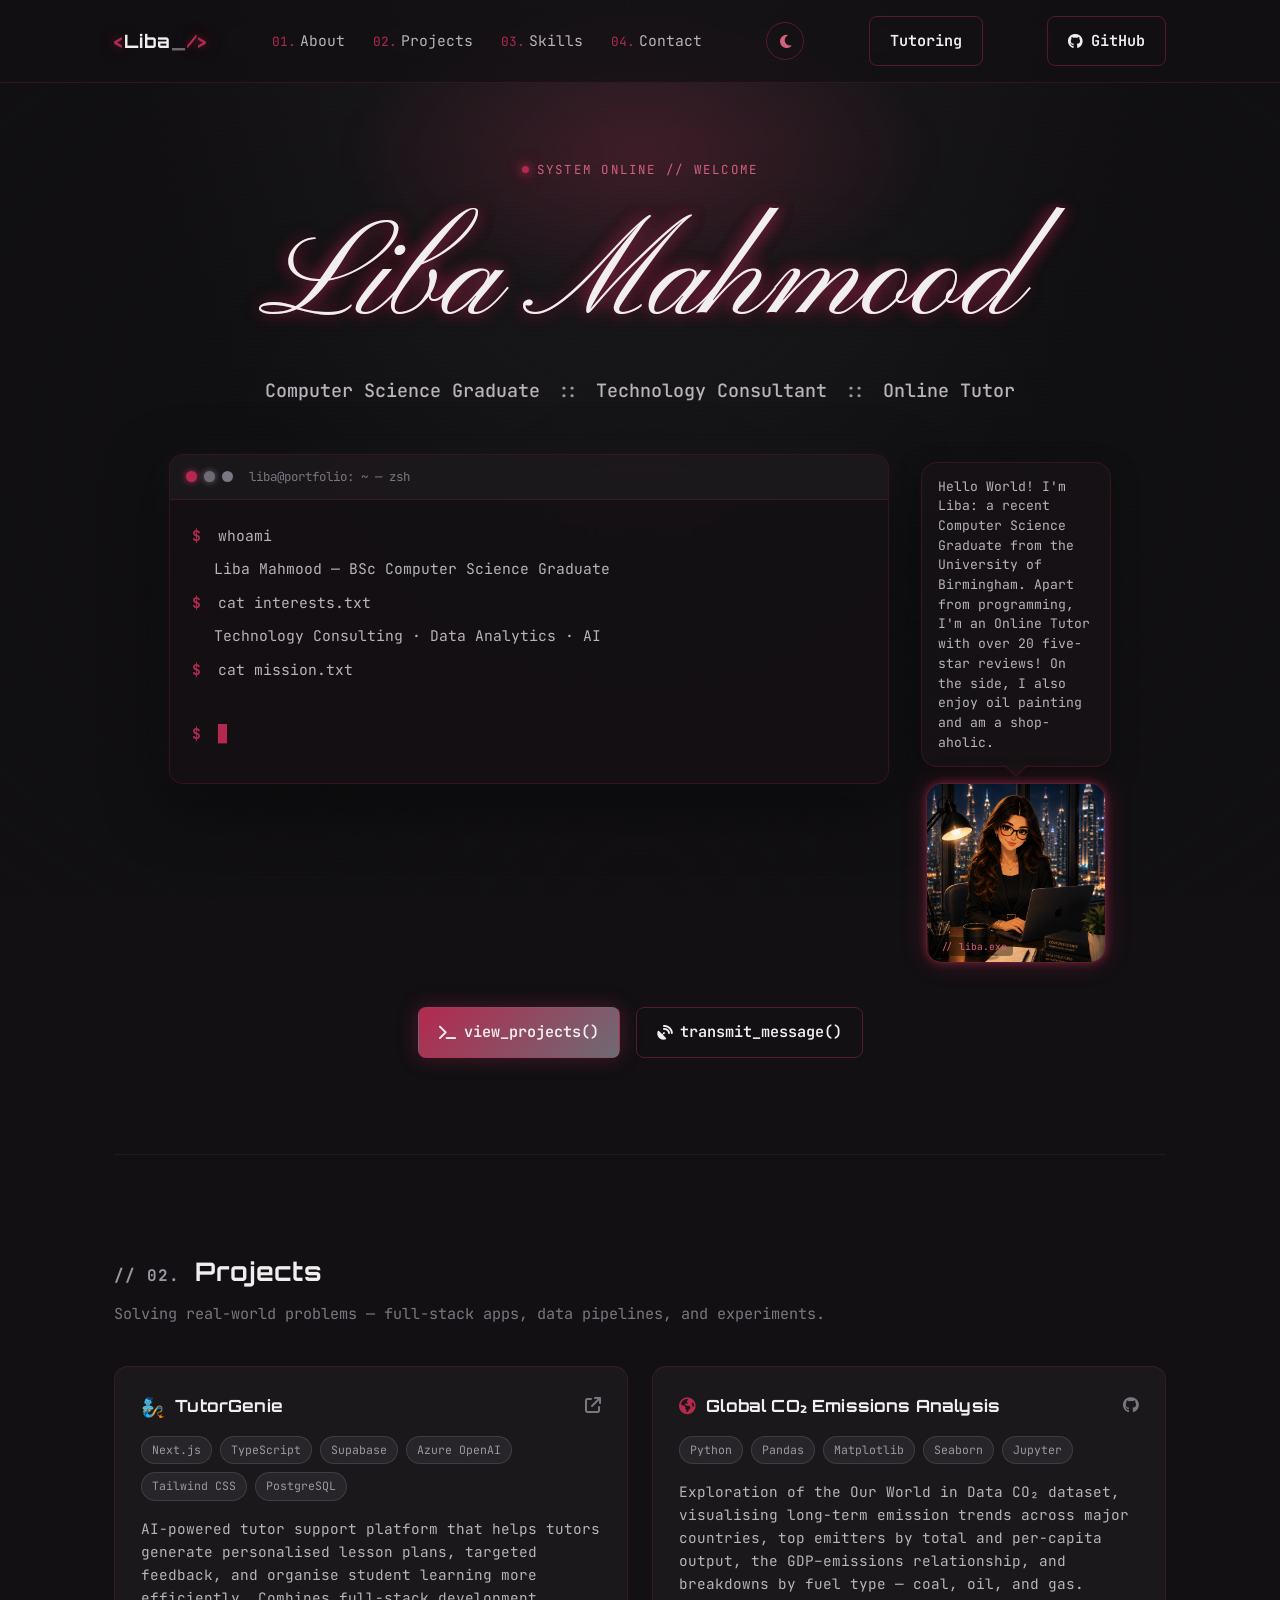
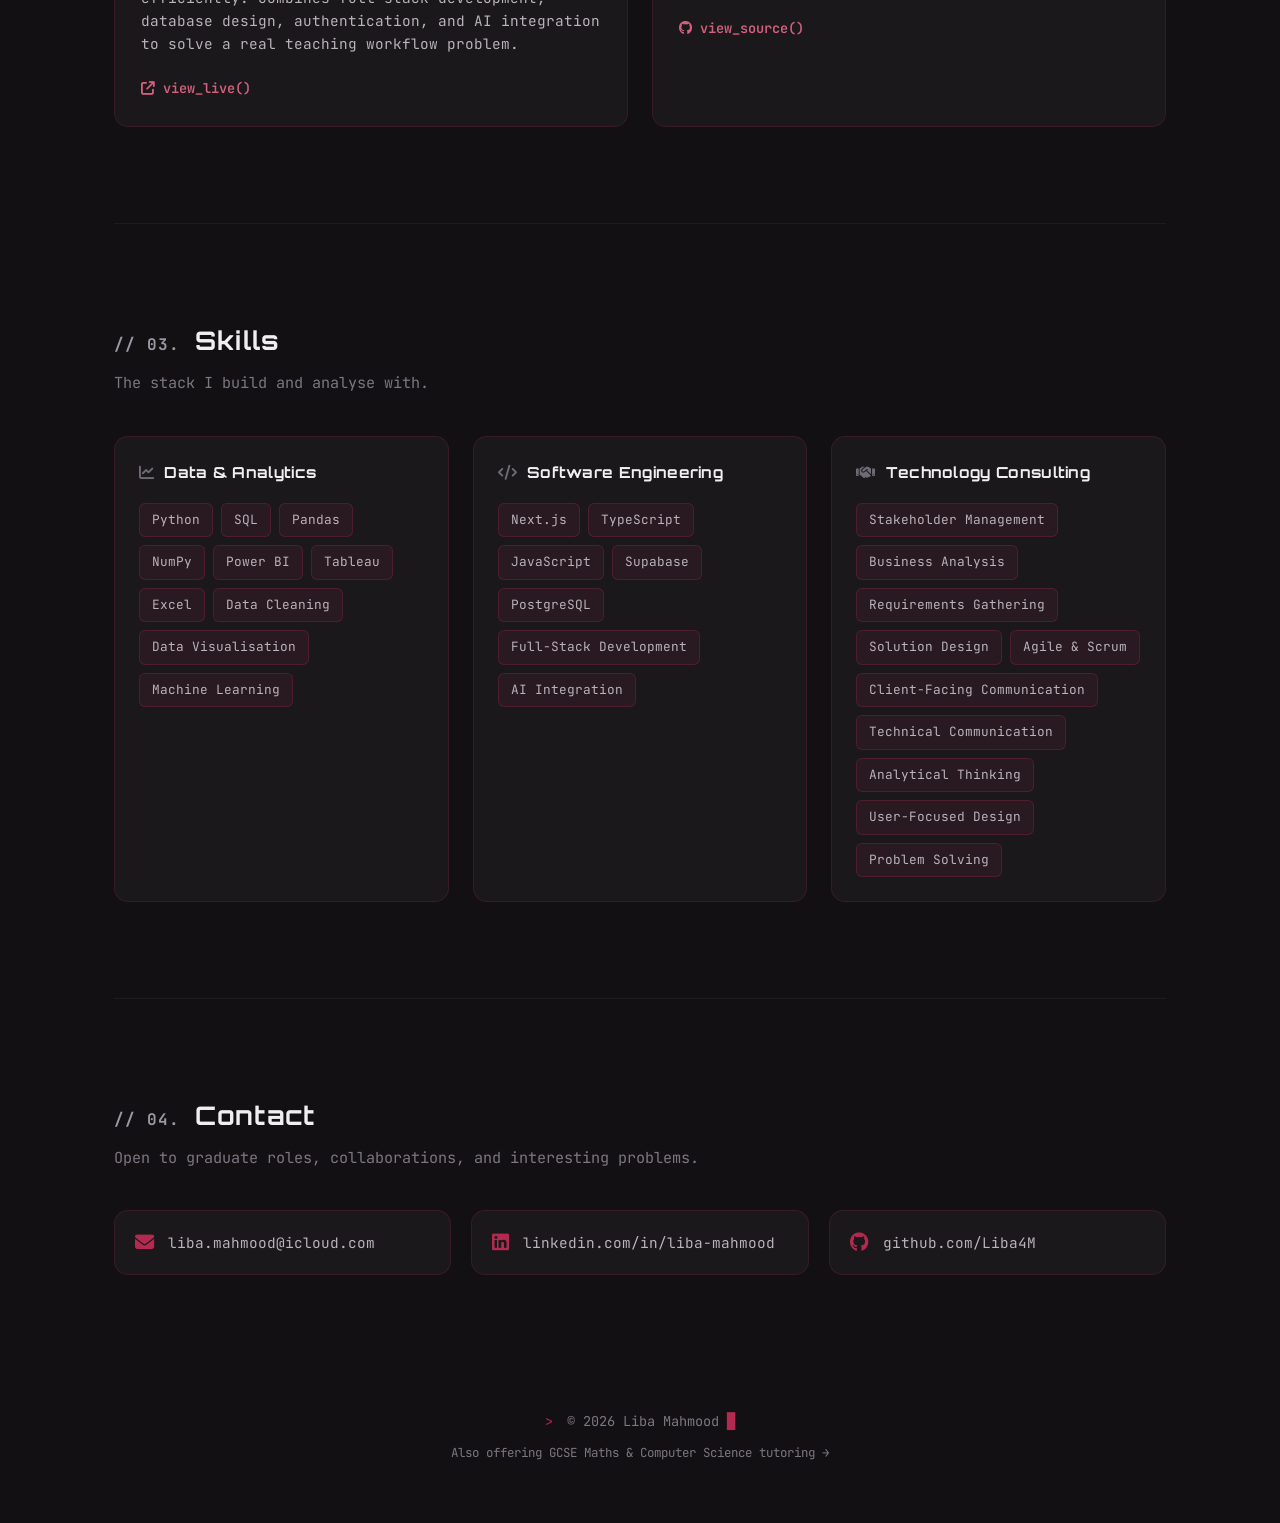
==== index.html @ edf80f86 "Make reviews horizontally scrollable, fix star display and link styling - Testimonials now scroll le" ====
<!DOCTYPE html>
<html lang="en" data-theme="dark">
<head>
  <meta charset="UTF-8" />
  <meta name="viewport" content="width=device-width, initial-scale=1.0" />
  <title>Liba Mahmood | Computer Science &amp; Software Engineering</title>
  <meta name="description" content="Liba Mahmood — Computer Science Graduate, Technology Consultant &amp; Data Analyst. Portfolio of projects, skills, and contact." />

  <link rel="preconnect" href="https://fonts.googleapis.com">
  <link rel="preconnect" href="https://fonts.gstatic.com" crossorigin>
  <link href="https://fonts.googleapis.com/css2?family=Orbitron:wght@500;700;900&family=JetBrains+Mono:wght@400;500;600;700&family=Pinyon+Script&display=swap" rel="stylesheet" />
  <link rel="stylesheet" href="https://cdnjs.cloudflare.com/ajax/libs/font-awesome/6.4.0/css/all.min.css" />
  <link rel="stylesheet" href="styles.css" />
  <link rel="icon" href="/favicon.ico?v=3" type="image/x-icon" />
  <link rel="icon" href="/images/favicon-rose.svg?v=3" type="image/svg+xml" />
</head>
<body>

  <canvas id="matrix-rain" aria-hidden="true"></canvas>
  <div class="scanlines" aria-hidden="true"></div>
  <div class="vignette" aria-hidden="true"></div>

  <header>
    <div class="header-inner">
      <a href="#top" class="logo">
        <span class="logo-bracket">&lt;</span>Liba<span class="logo-cursor">_</span><span class="logo-bracket">/&gt;</span>
      </a>

      <nav>
        <a href="#about" class="nav-link"><span class="nav-index">01.</span>About</a>
        <a href="#projects" class="nav-link"><span class="nav-index">02.</span>Projects</a>
        <a href="#skills" class="nav-link"><span class="nav-index">03.</span>Skills</a>
        <a href="#contact" class="nav-link"><span class="nav-index">04.</span>Contact</a>
      </nav>

      <button class="theme-toggle" id="theme-toggle" type="button" aria-label="Switch to light theme" aria-pressed="false">
        <i class="fas fa-moon" aria-hidden="true"></i>
      </button>

      <a class="btn-ghost header-cta" href="/tutoring/">
         <span>Tutoring</span>
      </a>

      <a class="btn-ghost header-cta" href="https://github.com/Liba4M" target="_blank" rel="noopener">
        <i class="fab fa-github"></i> <span>GitHub</span>
      </a>
    </div>
  </header>

  <main id="top">
    <!-- ===== HERO / ABOUT ===== -->
    <section class="hero" id="about">
      <div class="hero-glow" aria-hidden="true"></div>

      <p class="eyebrow"><span class="dot"></span> SYSTEM ONLINE // WELCOME</p>

      <h1 class="glitch-heading cursive-name" data-text="Liba Mahmood">Liba Mahmood</h1>
      <h2 class="hero-subtitle">
        Computer Science Graduate <span class="sep">::</span> Technology Consultant <span class="sep">::</span> Online Tutor
      </h2>

      <div class="hero-row">
        <div class="terminal-window hero-terminal">
          <div class="terminal-titlebar">
            <span class="dot-group">
              <span class="tdot tdot-pink"></span>
              <span class="tdot tdot-violet"></span>
              <span class="tdot tdot-mute"></span>
            </span>
            <span class="terminal-title">liba@portfolio: ~ — zsh</span>
          </div>
          <div class="terminal-body" id="typed-terminal">
            <p><span class="prompt">$</span> whoami</p>
            <p class="type-line" data-line="Liba Mahmood — BSc Computer Science Graduate"></p>
            <p><span class="prompt">$</span> cat interests.txt</p>
            <p class="type-line" data-line="Technology Consulting · Data Analytics · AI Engineering · Cybersecurity"></p>
            <p><span class="prompt">$</span> cat mission.txt</p>
            <p class="type-line" data-line="Turning complex information into clear insight, and ideas into real-world solutions."></p>
            <p><span class="prompt">$</span> <span class="cursor-blink">&#9608;</span></p>
          </div>
        </div>

        <div class="hero-photo-wrap">
          <div class="speech-bubble">
            <p>Hello World! I'm Liba: a recent Computer Science Graduate from the University of Birmingham. Apart from programming, I'm an Online Tutor with over 20 five-star reviews! On the side, I also enjoy oil painting and am a shop-aholic.  </p>
          </div>
          <div class="photo-frame">
            <div class="photo-fallback">
              <i class="fas fa-user-astronaut" aria-hidden="true"></i>
              <span>images/profile2.jpg</span>
            </div>
            <img id="profile-photo" src="/images/profile2.jpg" alt="Liba Mahmood" />
            <span class="frame-tag">// liba.exe</span>
          </div>
        </div>
      </div>

      <div class="hero-actions">
        <a href="#projects" class="btn-solid"><i class="fas fa-terminal"></i> view_projects()</a>
        <a href="#contact" class="btn-ghost"><i class="fas fa-satellite-dish"></i> transmit_message()</a>
      </div>
    </section>

    <!-- ===== PROJECTS ===== -->
    <section id="projects">
      <h2 class="section-heading"><span class="heading-index">// 02.</span> Projects</h2>
      <p class="section-sub">Solving real-world problems — full-stack apps, data pipelines, and experiments.</p>

      <div class="project-grid">

        <article class="project-card">
          <div class="project-card-top">
            <h3><span class="emoji-icon" aria-hidden="true">🧞</span> TutorGenie</h3>
            <a href="https://tutorgenie.vercel.app/" target="_blank" rel="noopener" class="card-icon-link" aria-label="View TutorGenie live site">
              <i class="fas fa-arrow-up-right-from-square"></i>
            </a>
          </div>
          <div class="tag-row">
            <span class="tag">Next.js</span>
            <span class="tag">TypeScript</span>
            <span class="tag">Supabase</span>
            <span class="tag">Azure OpenAI</span>
            <span class="tag">Tailwind CSS</span>
            <span class="tag">PostgreSQL</span>
          </div>
          <p class="project-desc">
            AI-powered tutor support platform that helps tutors generate personalised lesson plans, targeted feedback, and organise student learning more efficiently. Combines full-stack development, database design, authentication, and AI integration to solve a real teaching workflow problem.
          </p>
          <a class="project-link" href="https://tutorgenie.vercel.app/" target="_blank" rel="noopener">
            <i class="fas fa-arrow-up-right-from-square"></i> view_live()
          </a>
        </article>

        <article class="project-card">
          <div class="project-card-top">
            <h3><i class="fas fa-earth-americas"></i> Global CO&#8322; Emissions Analysis</h3>
            <a href="https://github.com/Liba4M/co2-emissions-visualisation" target="_blank" rel="noopener" class="card-icon-link" aria-label="View source on GitHub">
              <i class="fab fa-github"></i>
            </a>
          </div>
          <div class="tag-row">
            <span class="tag">Python</span>
            <span class="tag">Pandas</span>
            <span class="tag">Matplotlib</span>
            <span class="tag">Seaborn</span>
            <span class="tag">Jupyter</span>
          </div>
          <p class="project-desc">
            Exploration of the Our World in Data CO&#8322; dataset, visualising long-term emission trends across major countries, top emitters by total and per-capita output, the GDP–emissions relationship, and breakdowns by fuel type — coal, oil, and gas.
          </p>
          <a class="project-link" href="https://github.com/Liba4M/co2-emissions-visualisation" target="_blank" rel="noopener">
            <i class="fab fa-github"></i> view_source()
          </a>
        </article>

      </div>
    </section>

    <!-- ===== SKILLS ===== -->
    <section id="skills">
      <h2 class="section-heading"><span class="heading-index">// 03.</span> Skills</h2>
      <p class="section-sub">The stack I build and analyse with.</p>

      <div class="skills-grid">
        <div class="skill-block">
          <h3 class="skill-block-title"><i class="fas fa-chart-line"></i> Data &amp; Analytics</h3>
          <ul class="skill-tags">
            <li>Python</li>
            <li>SQL</li>
            <li>Pandas</li>
            <li>NumPy</li>
            <li>Power BI</li>
            <li>Tableau</li>
            <li>Excel</li>
            <li>Data Cleaning</li>
            <li>Data Visualisation</li>
            <li>Machine Learning</li>
          </ul>
        </div>

        <div class="skill-block">
          <h3 class="skill-block-title"><i class="fas fa-code"></i> Software Engineering</h3>
          <ul class="skill-tags">
            <li>Next.js</li>
            <li>TypeScript</li>
            <li>JavaScript</li>
            <li>Supabase</li>
            <li>PostgreSQL</li>
            <li>Full-Stack Development</li>
            <li>AI Integration</li>
          </ul>
        </div>

        <div class="skill-block">
          <h3 class="skill-block-title"><i class="fas fa-handshake"></i> Technology Consulting</h3>
          <ul class="skill-tags">
            <li>Stakeholder Management</li>
            <li>Business Analysis</li>
            <li>Requirements Gathering</li>
            <li>Solution Design</li>
            <li>Agile &amp; Scrum</li>
            <li>Client-Facing Communication</li>
            <li>Technical Communication</li>
            <li>Analytical Thinking</li>
            <li>User-Focused Design</li>
            <li>Problem Solving</li>
          </ul>
        </div>
      </div>
    </section>

    <!-- ===== CONTACT ===== -->
    <section id="contact">
      <h2 class="section-heading"><span class="heading-index">// 04.</span> Contact</h2>
      <p class="section-sub">Open to graduate roles, collaborations, and interesting problems.</p>

      <div class="contact-grid">
        <a class="contact-card" href="mailto:liba.mahmood@icloud.com">
          <i class="fas fa-envelope"></i>
          <span>liba.mahmood@icloud.com</span>
        </a>
        <a class="contact-card" href="https://www.linkedin.com/in/liba-mahmood" target="_blank" rel="noopener">
          <i class="fab fa-linkedin"></i>
          <span>linkedin.com/in/liba-mahmood</span>
        </a>
        <a class="contact-card" href="https://github.com/Liba4M" target="_blank" rel="noopener">
          <i class="fab fa-github"></i>
          <span>github.com/Liba4M</span>
        </a>
      </div>
    </section>
  </main>

  <footer>
    <p><span class="prompt">&gt;</span> © 2026 Liba Mahmood <span class="cursor-blink">&#9608;</span></p>
    <p class="footer-sub"><a href="/tutoring/">Also offering GCSE Maths &amp; Computer Science tutoring →</a></p>
  </footer>

  <script src="scripts.js"></script>
</body>
</html>
---- styles.css ----
/* =========================================================
   LIBA MAHMOOD — PORTFOLIO
   Theme: dark hacker-sci-fi, burgundy + charcoal grey
   ========================================================= */

:root {
  --bg: #121013;
  --bg-alt: #1a1719;
  --surface: rgba(255, 255, 255, 0.035);
  --surface-strong: rgba(255, 255, 255, 0.06);
  --border: rgba(179, 41, 79, 0.2);
  --border-strong: rgba(179, 41, 79, 0.42);

  --pink: #b3294f;
  --pink-soft: #d1617e;
  --violet: #6e6b74;
  --violet-soft: #9c98a3;

  --text: #f1eef0;
  --text-dim: #b9b3ba;
  --text-mute: #7c7680;

  --font-display: 'Orbitron', sans-serif;
  --font-mono: 'JetBrains Mono', monospace;
  --font-cursive: 'Pinyon Script', cursive;

  --glow-pink: 0 0 8px rgba(179, 41, 79, 0.55), 0 0 24px rgba(179, 41, 79, 0.28);
  --glow-violet: 0 0 8px rgba(110, 107, 116, 0.5), 0 0 24px rgba(110, 107, 116, 0.22);

  --bubble-bg: rgba(22, 19, 21, 0.88);

  --radius: 14px;
}

/* ---------- pastel light theme ---------- */

[data-theme='light'] {
  --bg: #fdf4fa;
  --bg-alt: #fbe9f6;
  --surface: rgba(198, 88, 158, 0.05);
  --surface-strong: rgba(198, 88, 158, 0.09);
  --border: rgba(214, 64, 148, 0.18);
  --border-strong: rgba(214, 64, 148, 0.38);

  --pink: #e94f9e;
  --pink-soft: #d6408f;
  --violet: #9457d1;
  --violet-soft: #7d3fc0;

  --text: #3a2249;
  --text-dim: #6b4d7a;
  --text-mute: #9c86a8;

  --glow-pink: 0 0 6px rgba(233, 79, 158, 0.3), 0 0 16px rgba(233, 79, 158, 0.15);
  --glow-violet: 0 0 6px rgba(148, 87, 209, 0.3), 0 0 16px rgba(148, 87, 209, 0.15);

  --bubble-bg: rgba(255, 255, 255, 0.88);
}

[data-theme='light'] body {
  background: linear-gradient(180deg, #fff9fd 0%, #fdf4fa 40%, #fbeaf5 100%);
}

[data-theme='light'] #matrix-rain,
[data-theme='light'] .scanlines {
  display: none;
}

[data-theme='light'] .vignette {
  background:
    radial-gradient(ellipse at 50% 0%, rgba(233, 150, 200, 0.25), transparent 55%),
    radial-gradient(ellipse at 50% 100%, rgba(255, 255, 255, 0.5), transparent 40%);
}

[data-theme='light'] header {
  background: rgba(255, 249, 253, 0.8);
}

[data-theme='light'] .hero-glow {
  background: radial-gradient(ellipse, rgba(233, 79, 158, 0.16), transparent 70%);
}

[data-theme='light'] .glitch-heading.cursive-name {
  text-shadow: 0 0 14px rgba(233, 79, 158, 0.25);
}

[data-theme='light'] .terminal-window {
  background: rgba(255, 255, 255, 0.82);
  box-shadow: 0 20px 50px rgba(190, 110, 160, 0.16), 0 0 30px rgba(148, 87, 209, 0.06);
}

[data-theme='light'] .btn-solid {
  color: #fff9fd;
}

[data-theme='light'] ::selection {
  background: var(--pink);
  color: #fff9fd;
}

[data-theme='light'] .btn-solid {
  box-shadow: 0 0 20px rgba(255, 63, 176, 0.35);
}

[data-theme='light'] .btn-solid:hover {
  box-shadow: 0 0 30px rgba(255, 63, 176, 0.55);
}

[data-theme='light'] .project-card:hover {
  box-shadow: 0 20px 40px rgba(0, 0, 0, 0.12), 0 0 30px rgba(255, 63, 176, 0.12);
}

[data-theme='light'] .tag {
  background: rgba(168, 85, 255, 0.12);
  border-color: rgba(168, 85, 255, 0.3);
}

[data-theme='light'] .skill-tags li {
  background: rgba(255, 63, 176, 0.08);
  border-color: rgba(255, 63, 176, 0.22);
}

[data-theme='light'] .skill-tags li:hover {
  background: rgba(255, 63, 176, 0.14);
}

[data-theme='light'] .contact-card:hover {
  box-shadow: 0 0 24px rgba(255, 63, 176, 0.15);
}

* {
  margin: 0;
  padding: 0;
  box-sizing: border-box;
}

html {
  scroll-behavior: smooth;
  scroll-padding-top: 110px;
}

body {
  background: var(--bg);
  color: var(--text);
  font-family: var(--font-mono);
  line-height: 1.6;
  min-height: 100vh;
  position: relative;
  overflow-x: hidden;
}

::selection {
  background: var(--pink);
  color: #f5eef0;
}

/* ---------- background fx ---------- */

#matrix-rain {
  position: fixed;
  inset: 0;
  width: 100%;
  height: 100%;
  z-index: -3;
  opacity: 0.5;
}

.scanlines {
  position: fixed;
  inset: 0;
  z-index: -2;
  pointer-events: none;
  background: repeating-linear-gradient(
    to bottom,
    rgba(255, 255, 255, 0.02) 0px,
    rgba(255, 255, 255, 0.02) 1px,
    transparent 2px,
    transparent 4px
  );
  mix-blend-mode: overlay;
}

.vignette {
  position: fixed;
  inset: 0;
  z-index: -1;
  pointer-events: none;
  background:
    radial-gradient(ellipse at 50% 0%, rgba(110, 107, 116, 0.14), transparent 55%),
    radial-gradient(ellipse at 50% 100%, rgba(18, 16, 19, 0.9), transparent 40%),
    radial-gradient(ellipse at 50% 50%, transparent 40%, rgba(18, 16, 19, 0.85) 100%);
}

/* ---------- header / nav ---------- */

header {
  position: sticky;
  top: 0;
  z-index: 100;
  background: rgba(18, 16, 19, 0.72);
  backdrop-filter: blur(14px);
  -webkit-backdrop-filter: blur(14px);
  border-bottom: 1px solid var(--border);
}

.header-inner {
  max-width: 1100px;
  margin: 0 auto;
  padding: 16px 24px;
  display: flex;
  align-items: center;
  justify-content: space-between;
  gap: 16px;
}

.logo {
  font-family: var(--font-display);
  font-weight: 700;
  font-size: 1.15rem;
  letter-spacing: 0.05em;
  color: var(--text);
  text-decoration: none;
  white-space: nowrap;
}

.logo-bracket {
  color: var(--pink);
  text-shadow: var(--glow-pink);
}

.logo-cursor {
  color: var(--violet);
  animation: blink 1.1s steps(1) infinite;
}

nav {
  display: flex;
  gap: 28px;
  flex-wrap: wrap;
  justify-content: center;
}

.nav-link {
  font-family: var(--font-mono);
  font-size: 0.92rem;
  text-decoration: none;
  color: var(--text-dim);
  transition: color 0.25s ease, text-shadow 0.25s ease;
  position: relative;
}

.nav-index {
  color: var(--pink);
  margin-right: 4px;
  font-size: 0.8rem;
}

.nav-link:hover {
  color: var(--text);
  text-shadow: var(--glow-violet);
}

.header-cta {
  font-size: 0.85rem;
  padding: 8px 14px;
}

.theme-toggle {
  display: inline-flex;
  align-items: center;
  justify-content: center;
  width: 38px;
  height: 38px;
  border-radius: 50%;
  background: transparent;
  border: 1px solid var(--border-strong);
  color: var(--pink-soft);
  font-size: 0.95rem;
  cursor: pointer;
  transition: transform 0.2s ease, border-color 0.2s ease, box-shadow 0.2s ease, color 0.2s ease;
  flex-shrink: 0;
}

.theme-toggle:hover {
  transform: translateY(-2px) rotate(15deg);
  border-color: var(--pink);
  box-shadow: var(--glow-pink);
}

/* ---------- buttons ---------- */

.btn-solid,
.btn-ghost {
  display: inline-flex;
  align-items: center;
  gap: 8px;
  font-family: var(--font-mono);
  font-weight: 600;
  font-size: 0.95rem;
  text-decoration: none;
  padding: 12px 20px;
  border-radius: 8px;
  transition: transform 0.2s ease, box-shadow 0.2s ease, background 0.2s ease, color 0.2s ease;
  cursor: pointer;
  white-space: nowrap;
}

.btn-solid {
  background: linear-gradient(135deg, var(--pink), var(--violet));
  color: #f5eef0;
  border: 1px solid transparent;
  box-shadow: 0 0 20px rgba(179, 41, 79, 0.35);
}

.btn-solid:hover {
  transform: translateY(-2px);
  box-shadow: 0 0 30px rgba(179, 41, 79, 0.55);
}

.btn-ghost {
  background: transparent;
  color: var(--text);
  border: 1px solid var(--border-strong);
}

.btn-ghost:hover {
  transform: translateY(-2px);
  border-color: var(--pink);
  color: var(--pink-soft);
  box-shadow: var(--glow-pink);
}

/* ---------- layout ---------- */

main {
  max-width: 1100px;
  margin: 0 auto;
  padding: 0 24px;
}

section {
  padding: 96px 0;
  border-bottom: 1px solid rgba(255, 255, 255, 0.05);
}

#contact {
  border-bottom: none;
}

.section-heading {
  font-family: var(--font-display);
  font-size: 1.6rem;
  letter-spacing: 0.04em;
  color: var(--text);
  margin-bottom: 10px;
}

.heading-index {
  color: var(--violet-soft);
  font-family: var(--font-mono);
  font-size: 1rem;
  margin-right: 6px;
}

.section-sub {
  color: var(--text-mute);
  margin-bottom: 40px;
  font-size: 0.95rem;
}

/* ---------- hero ---------- */

.hero {
  padding-top: 72px;
  padding-bottom: 96px;
  text-align: center;
  position: relative;
  border-bottom: 1px solid rgba(255, 255, 255, 0.05);
}

.hero-glow {
  position: absolute;
  top: -80px;
  left: 50%;
  transform: translateX(-50%);
  width: 600px;
  height: 300px;
  background: radial-gradient(ellipse, rgba(179, 41, 79, 0.24), transparent 70%);
  filter: blur(10px);
  z-index: -1;
  pointer-events: none;
}

.eyebrow {
  display: inline-flex;
  align-items: center;
  gap: 8px;
  font-size: 0.78rem;
  letter-spacing: 0.18em;
  text-transform: uppercase;
  color: var(--pink-soft);
  margin-bottom: 24px;
}

.eyebrow .dot {
  width: 7px;
  height: 7px;
  border-radius: 50%;
  background: var(--pink);
  box-shadow: 0 0 8px var(--pink), 0 0 16px var(--pink);
  animation: pulse 1.6s ease-in-out infinite;
}

.glitch-heading.cursive-name {
  font-family: var(--font-cursive);
  font-weight: 400;
  font-size: clamp(4.4rem, 15vw, 8.5rem);
  letter-spacing: 0;
  line-height: 1.15;
  color: var(--text);
  position: relative;
  text-shadow: 0 0 18px rgba(179, 41, 79, 0.4);
  margin-bottom: 16px;
}

.glitch-heading::before,
.glitch-heading::after {
  content: attr(data-text);
  position: absolute;
  inset: 0;
  clip-path: inset(0 0 0 0);
}

.glitch-heading::before {
  color: var(--pink);
  z-index: -1;
  animation: glitch-shift-1 6s infinite steps(1);
}

.glitch-heading::after {
  color: var(--violet);
  z-index: -1;
  animation: glitch-shift-2 6s infinite steps(1);
}

.hero-subtitle {
  font-family: var(--font-mono);
  font-weight: 500;
  font-size: clamp(0.95rem, 2.4vw, 1.15rem);
  color: var(--text-dim);
  margin-bottom: 48px;
}

.hero-subtitle .sep {
  color: var(--violet-soft);
  margin: 0 6px;
}

.hero-actions {
  display: flex;
  gap: 16px;
  justify-content: center;
  flex-wrap: wrap;
  margin-top: 44px;
}

/* ---------- hero row: terminal + photo ---------- */

.hero-row {
  display: flex;
  align-items: flex-start;
  justify-content: center;
  gap: 32px;
  max-width: 980px;
  margin: 0 auto;
  flex-wrap: wrap;
}

.hero-row .hero-terminal {
  margin: 0;
  flex: 1 1 460px;
}

.hero-photo-wrap {
  flex: 0 0 190px;
  display: flex;
  flex-direction: column;
  align-items: center;
  gap: 16px;
  padding-top: 8px;
  text-align: left;
}

.speech-bubble {
  position: relative;
  background: var(--bubble-bg);
  border: 1px solid var(--border);
  border-radius: 16px;
  padding: 14px 16px;
  font-size: 0.82rem;
  line-height: 1.5;
  color: var(--text-dim);
  box-shadow: 0 10px 30px rgba(0, 0, 0, 0.25);
}

.speech-bubble::after {
  content: '';
  position: absolute;
  bottom: -8px;
  left: 50%;
  transform: translateX(-50%) rotate(45deg);
  width: 16px;
  height: 16px;
  background: var(--bubble-bg);
  border-right: 1px solid var(--border);
  border-bottom: 1px solid var(--border);
}

.photo-frame {
  position: relative;
  width: 180px;
  height: 180px;
  border-radius: 16px;
  overflow: hidden;
  border: 1px solid var(--border-strong);
  background: var(--surface);
  box-shadow: var(--glow-pink);
  flex-shrink: 0;
}

.photo-frame img {
  width: 100%;
  height: 100%;
  object-fit: cover;
  display: block;
  position: relative;
  z-index: 2;
}

.photo-fallback {
  position: absolute;
  inset: 0;
  display: flex;
  flex-direction: column;
  align-items: center;
  justify-content: center;
  gap: 8px;
  color: var(--text-mute);
  font-size: 2rem;
  text-align: center;
  padding: 12px;
  z-index: 1;
}

.photo-fallback span {
  font-size: 0.62rem;
  font-family: var(--font-mono);
  color: var(--text-mute);
}

.frame-tag {
  position: absolute;
  bottom: 6px;
  left: 8px;
  font-size: 0.6rem;
  font-family: var(--font-mono);
  color: var(--pink-soft);
  background: rgba(0, 0, 0, 0.4);
  padding: 2px 6px;
  border-radius: 4px;
  z-index: 3;
}

/* ---------- terminal window ---------- */

.terminal-window {
  background: rgba(20, 17, 20, 0.75);
  border: 1px solid var(--border);
  border-radius: var(--radius);
  max-width: 720px;
  margin: 0 auto;
  text-align: left;
  overflow: hidden;
  box-shadow: 0 20px 60px rgba(0, 0, 0, 0.5), 0 0 40px rgba(110, 107, 116, 0.1);
  backdrop-filter: blur(6px);
}

.terminal-titlebar {
  display: flex;
  align-items: center;
  gap: 12px;
  padding: 12px 16px;
  background: rgba(255, 255, 255, 0.03);
  border-bottom: 1px solid var(--border);
}

.dot-group {
  display: flex;
  gap: 7px;
}

.tdot {
  width: 11px;
  height: 11px;
  border-radius: 50%;
  display: inline-block;
}

.tdot-pink { background: var(--pink); box-shadow: 0 0 6px var(--pink); }
.tdot-violet { background: var(--violet); box-shadow: 0 0 6px var(--violet); }
.tdot-mute { background: var(--text-mute); }

.terminal-title {
  font-size: 0.78rem;
  color: var(--text-mute);
  margin-left: 4px;
}

.terminal-body {
  padding: 24px 22px 28px;
  font-size: 0.92rem;
}

.terminal-body p {
  margin-bottom: 10px;
  color: var(--text-dim);
  min-height: 1.4em;
}

.terminal-body .prompt {
  color: var(--pink);
  font-weight: 700;
  margin-right: 8px;
}

.type-line {
  color: var(--text);
  padding-left: 22px;
}

.type-line::after {
  content: '';
}

.cursor-blink {
  display: inline-block;
  color: var(--pink);
  animation: blink 1s steps(1) infinite;
}

/* ---------- projects ---------- */

.project-grid {
  display: grid;
  grid-template-columns: repeat(auto-fit, minmax(320px, 1fr));
  gap: 24px;
}

.project-card {
  background: var(--surface);
  border: 1px solid var(--border);
  border-radius: var(--radius);
  padding: 26px;
  position: relative;
  transition: transform 0.25s ease, border-color 0.25s ease, box-shadow 0.25s ease, background 0.25s ease;
}

.project-card:hover {
  transform: translateY(-6px);
  border-color: var(--border-strong);
  background: var(--surface-strong);
  box-shadow: 0 20px 40px rgba(0, 0, 0, 0.35), 0 0 30px rgba(179, 41, 79, 0.14);
}

.project-card-top {
  display: flex;
  align-items: flex-start;
  justify-content: space-between;
  gap: 12px;
  margin-bottom: 16px;
}

.project-card h3 {
  font-family: var(--font-display);
  font-size: 1.05rem;
  letter-spacing: 0.01em;
  color: var(--text);
  display: flex;
  align-items: center;
  gap: 10px;
}

.project-card h3 i {
  color: var(--pink);
}

.emoji-icon {
  font-size: 1.15em;
  line-height: 1;
}

.card-icon-link {
  color: var(--text-mute);
  font-size: 1rem;
  flex-shrink: 0;
  transition: color 0.2s ease, transform 0.2s ease;
}

.card-icon-link:hover {
  color: var(--pink);
  transform: translate(2px, -2px);
}

.tag-row {
  display: flex;
  flex-wrap: wrap;
  gap: 8px;
  margin-bottom: 16px;
}

.tag {
  font-size: 0.72rem;
  padding: 4px 10px;
  border-radius: 999px;
  background: rgba(110, 107, 116, 0.16);
  border: 1px solid rgba(110, 107, 116, 0.35);
  color: var(--violet-soft);
  white-space: nowrap;
}

.project-desc {
  color: var(--text-dim);
  font-size: 0.9rem;
  margin-bottom: 20px;
}

.project-link {
  display: inline-flex;
  align-items: center;
  gap: 8px;
  font-size: 0.85rem;
  font-weight: 600;
  color: var(--pink-soft);
  text-decoration: none;
  transition: color 0.2s ease, gap 0.2s ease;
}

.project-link:hover {
  color: var(--pink);
  gap: 12px;
}

.project-card--empty {
  border-style: dashed;
  border-color: rgba(255, 255, 255, 0.12);
  background: rgba(255, 255, 255, 0.015);
  display: flex;
  flex-direction: column;
  justify-content: center;
  min-height: 160px;
}

.project-card--empty:hover {
  transform: none;
  box-shadow: none;
  border-color: rgba(255, 255, 255, 0.2);
}

.project-card--empty h3 {
  color: var(--text-mute);
}

.project-card--empty h3 i {
  color: var(--text-mute);
}

.project-desc--empty {
  color: var(--text-mute);
  font-style: italic;
  margin-bottom: 0;
}

/* ---------- skills ---------- */

.skills-grid {
  display: grid;
  grid-template-columns: repeat(auto-fit, minmax(260px, 1fr));
  gap: 24px;
}

.skill-block {
  background: var(--surface);
  border: 1px solid var(--border);
  border-radius: var(--radius);
  padding: 24px;
}

.skill-block-title {
  font-family: var(--font-display);
  font-size: 0.95rem;
  color: var(--text);
  display: flex;
  align-items: center;
  gap: 10px;
  margin-bottom: 18px;
  letter-spacing: 0.02em;
}

.skill-block-title i {
  color: var(--violet);
}

.skill-tags {
  list-style: none;
  display: flex;
  flex-wrap: wrap;
  gap: 8px;
}

.skill-tags li {
  font-size: 0.8rem;
  padding: 6px 12px;
  border-radius: 6px;
  background: rgba(179, 41, 79, 0.1);
  border: 1px solid rgba(179, 41, 79, 0.28);
  color: var(--text-dim);
  transition: color 0.2s ease, border-color 0.2s ease, background 0.2s ease;
}

.skill-tags li:hover {
  color: var(--pink-soft);
  border-color: var(--pink);
  background: rgba(179, 41, 79, 0.18);
}

/* ---------- contact ---------- */

.contact-grid {
  display: grid;
  grid-template-columns: repeat(auto-fit, minmax(240px, 1fr));
  gap: 20px;
}

.contact-card {
  display: flex;
  align-items: center;
  gap: 14px;
  background: var(--surface);
  border: 1px solid var(--border);
  border-radius: var(--radius);
  padding: 20px;
  color: var(--text-dim);
  text-decoration: none;
  font-size: 0.9rem;
  transition: transform 0.2s ease, border-color 0.2s ease, color 0.2s ease, box-shadow 0.2s ease;
}

.contact-card i {
  font-size: 1.2rem;
  color: var(--pink);
  flex-shrink: 0;
}

.contact-card:hover {
  transform: translateY(-4px);
  border-color: var(--border-strong);
  color: var(--text);
  box-shadow: 0 0 24px rgba(179, 41, 79, 0.18);
}

/* ---------- footer ---------- */

footer {
  text-align: center;
  padding: 40px 24px 60px;
  color: var(--text-mute);
  font-size: 0.85rem;
}

footer .prompt {
  color: var(--pink);
  margin-right: 6px;
}

.footer-sub {
  margin-top: 10px;
  font-size: 0.78rem;
}

.footer-sub a {
  color: var(--text-mute);
  text-decoration: none;
  transition: color 0.2s ease;
}

.footer-sub a:hover {
  color: var(--pink-soft);
}

/* ---------- reveal-on-scroll ---------- */

.reveal {
  opacity: 0;
  transform: translateY(24px);
  transition: opacity 0.6s ease, transform 0.6s ease;
}

.reveal.is-visible {
  opacity: 1;
  transform: translateY(0);
}

/* ---------- animations ---------- */

@keyframes blink {
  0%, 100% { opacity: 1; }
  50% { opacity: 0; }
}

@keyframes pulse {
  0%, 100% { opacity: 1; transform: scale(1); }
  50% { opacity: 0.5; transform: scale(0.85); }
}

@keyframes glitch-shift-1 {
  0%, 92%, 100% { transform: translate(0, 0); opacity: 0; }
  93% { transform: translate(-2px, 1px); opacity: 0.6; }
  95% { transform: translate(2px, -1px); opacity: 0.4; }
  97% { transform: translate(-1px, 0); opacity: 0; }
}

@keyframes glitch-shift-2 {
  0%, 90%, 100% { transform: translate(0, 0); opacity: 0; }
  91% { transform: translate(2px, -1px); opacity: 0.5; }
  94% { transform: translate(-2px, 1px); opacity: 0.35; }
  96% { transform: translate(1px, 0); opacity: 0; }
}

/* ---------- responsive ---------- */

@media (max-width: 720px) {
  .header-inner {
    flex-wrap: wrap;
    row-gap: 12px;
  }

  nav {
    order: 3;
    width: 100%;
    gap: 10px 16px;
    font-size: 0.85rem;
  }

  .header-cta span {
    display: none;
  }

  .header-cta {
    padding: 8px 12px;
  }

  section {
    padding: 64px 0;
  }

  .hero {
    padding-top: 48px;
  }
}

@media (prefers-reduced-motion: reduce) {
  * {
    animation-duration: 0.001ms !important;
    animation-iteration-count: 1 !important;
    transition-duration: 0.001ms !important;
  }

  #matrix-rain {
    display: none;
  }
}
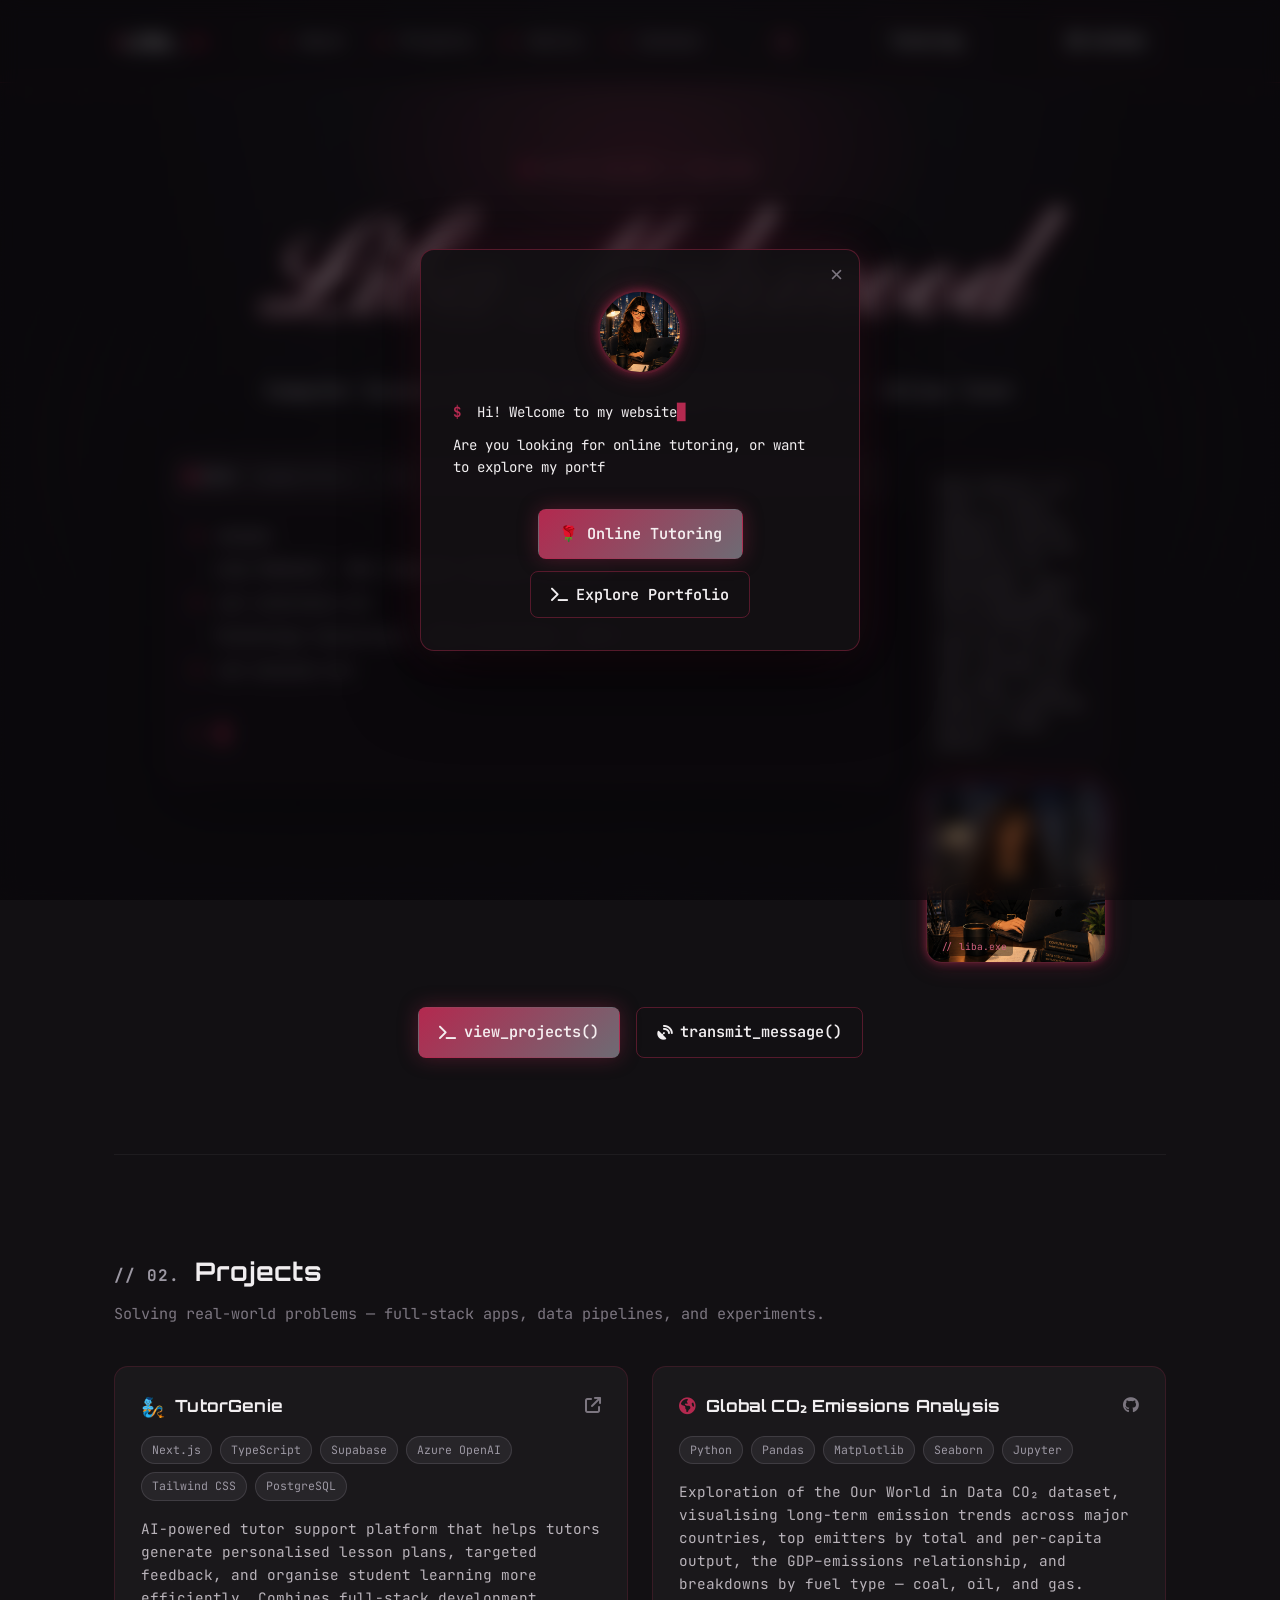
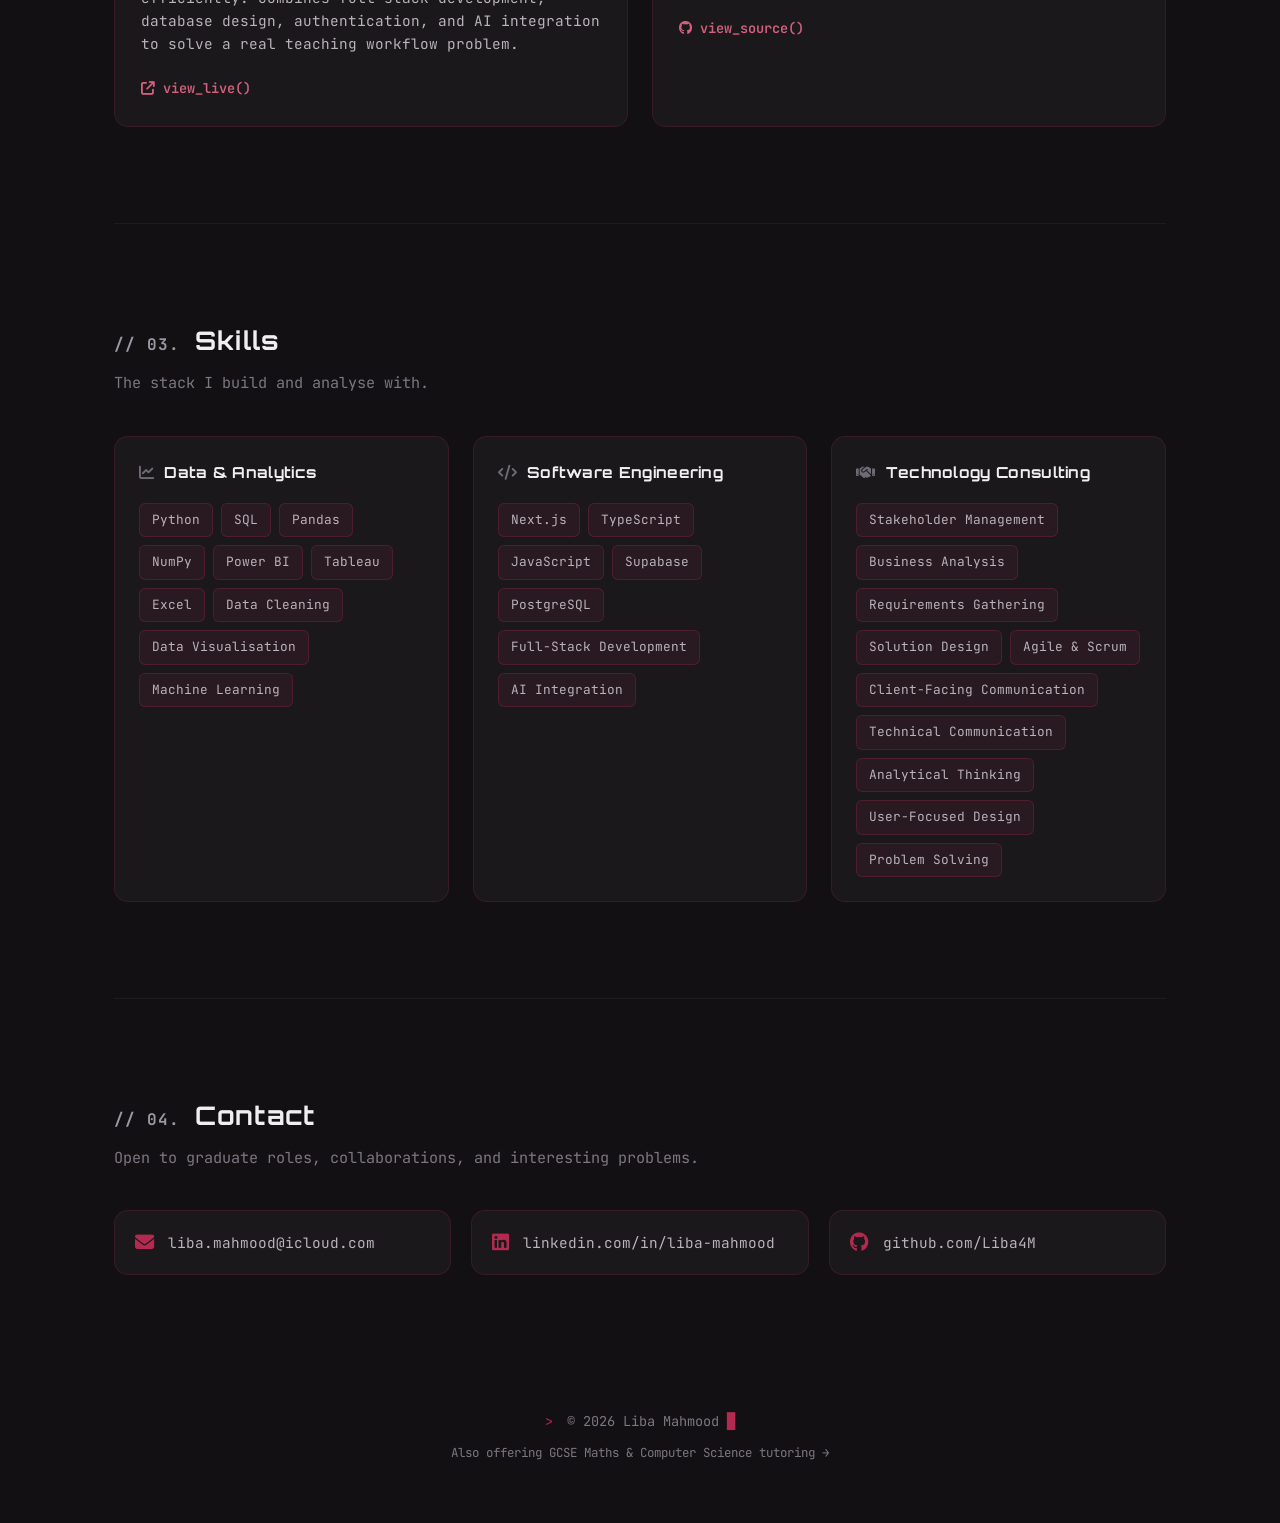
==== commit 33d114b8: "Add welcome popup, cross-site logo switching, and tutoring page overhaul Portfolio site: - Adds a we" ====
--- a/index.html
+++ b/index.html
@@ -16,13 +16,28 @@
 </head>
 <body>
 
+  <div class="welcome-modal" id="welcome-modal">
+    <div class="welcome-modal-card">
+      <button class="welcome-modal-close" id="welcome-modal-close" aria-label="Close">&times;</button>
+      <img src="/images/profile2.jpg" alt="Liba Mahmood" class="welcome-modal-photo" />
+      <div class="welcome-modal-text" id="welcome-modal-text">
+        <p><span class="prompt">$</span> <span class="type-line" data-line="Hi! Welcome to my website"></span><span class="cursor-blink">&#9608;</span></p>
+        <p><span class="type-line" data-line="Are you looking for online tutoring, or want to explore my portfolio?"></span></p>
+      </div>
+      <div class="welcome-modal-actions">
+        <a href="/tutoring/" class="btn-solid">🌹 Online Tutoring</a>
+        <button class="btn-ghost" id="welcome-modal-portfolio" type="button"><i class="fas fa-terminal"></i> Explore Portfolio</button>
+      </div>
+    </div>
+  </div>
+
   <canvas id="matrix-rain" aria-hidden="true"></canvas>
   <div class="scanlines" aria-hidden="true"></div>
   <div class="vignette" aria-hidden="true"></div>
 
   <header>
     <div class="header-inner">
-      <a href="#top" class="logo">
+      <a href="/tutoring/" class="logo" title="Switch to tutoring site">
         <span class="logo-bracket">&lt;</span>Liba<span class="logo-cursor">_</span><span class="logo-bracket">/&gt;</span>
       </a>
 
@@ -37,8 +52,8 @@
         <i class="fas fa-moon" aria-hidden="true"></i>
       </button>
 
-      <a class="btn-ghost header-cta" href="/tutoring/">
-         <span>Tutoring</span>
+      <a class="btn-ghost header-cta header-cta--tutoring" href="/tutoring/">
+        <span>Tutoring</span>
       </a>
 
       <a class="btn-ghost header-cta" href="https://github.com/Liba4M" target="_blank" rel="noopener">
--- a/styles.css
+++ b/styles.css
@@ -648,6 +648,103 @@
   animation: blink 1s steps(1) infinite;
 }
 
+/* ---------- welcome modal ---------- */
+
+.welcome-modal {
+  position: fixed;
+  inset: 0;
+  z-index: 2000;
+  display: flex;
+  align-items: center;
+  justify-content: center;
+  padding: 24px;
+  background: rgba(6, 4, 8, 0.55);
+  backdrop-filter: blur(10px);
+  -webkit-backdrop-filter: blur(10px);
+  opacity: 1;
+  transition: opacity 0.3s ease;
+}
+
+.welcome-modal.is-hidden {
+  opacity: 0;
+  pointer-events: none;
+}
+
+.welcome-modal-card {
+  position: relative;
+  max-width: 440px;
+  width: 100%;
+  background: rgba(20, 17, 20, 0.92);
+  border: 1px solid var(--border-strong);
+  border-radius: var(--radius);
+  padding: 40px 32px 32px;
+  text-align: center;
+  box-shadow: 0 30px 70px rgba(0, 0, 0, 0.5), 0 0 40px rgba(179, 41, 79, 0.15);
+}
+
+.welcome-modal-close {
+  position: absolute;
+  top: 14px;
+  right: 16px;
+  background: none;
+  border: none;
+  color: var(--text-mute);
+  font-size: 1.4rem;
+  line-height: 1;
+  cursor: pointer;
+  transition: color 0.2s ease;
+}
+
+.welcome-modal-close:hover {
+  color: var(--pink);
+}
+
+.welcome-modal-photo {
+  width: 84px;
+  height: 84px;
+  border-radius: 50%;
+  object-fit: cover;
+  border: 2px solid var(--border-strong);
+  box-shadow: var(--glow-pink);
+  margin-bottom: 20px;
+}
+
+.welcome-modal-text {
+  text-align: left;
+  font-size: 0.88rem;
+  min-height: 84px;
+  margin-bottom: 24px;
+}
+
+.welcome-modal-text p {
+  margin-bottom: 10px;
+  color: var(--text-dim);
+}
+
+.welcome-modal-text .prompt {
+  color: var(--pink);
+  font-weight: 700;
+  margin-right: 8px;
+}
+
+.welcome-modal-text .type-line {
+  padding-left: 0;
+  color: var(--text);
+}
+
+.welcome-modal-actions {
+  display: flex;
+  gap: 12px;
+  justify-content: center;
+  flex-wrap: wrap;
+}
+
+.welcome-modal-actions .btn-ghost {
+  border: 1px solid var(--border-strong);
+  cursor: pointer;
+  font-family: var(--font-mono);
+}
+
 /* ---------- projects ---------- */
 
 .project-grid {
@@ -955,6 +1052,10 @@
     display: none;
   }
 
+  .header-cta--tutoring span {
+    display: inline;
+  }
+
   .header-cta {
     padding: 8px 12px;
   }
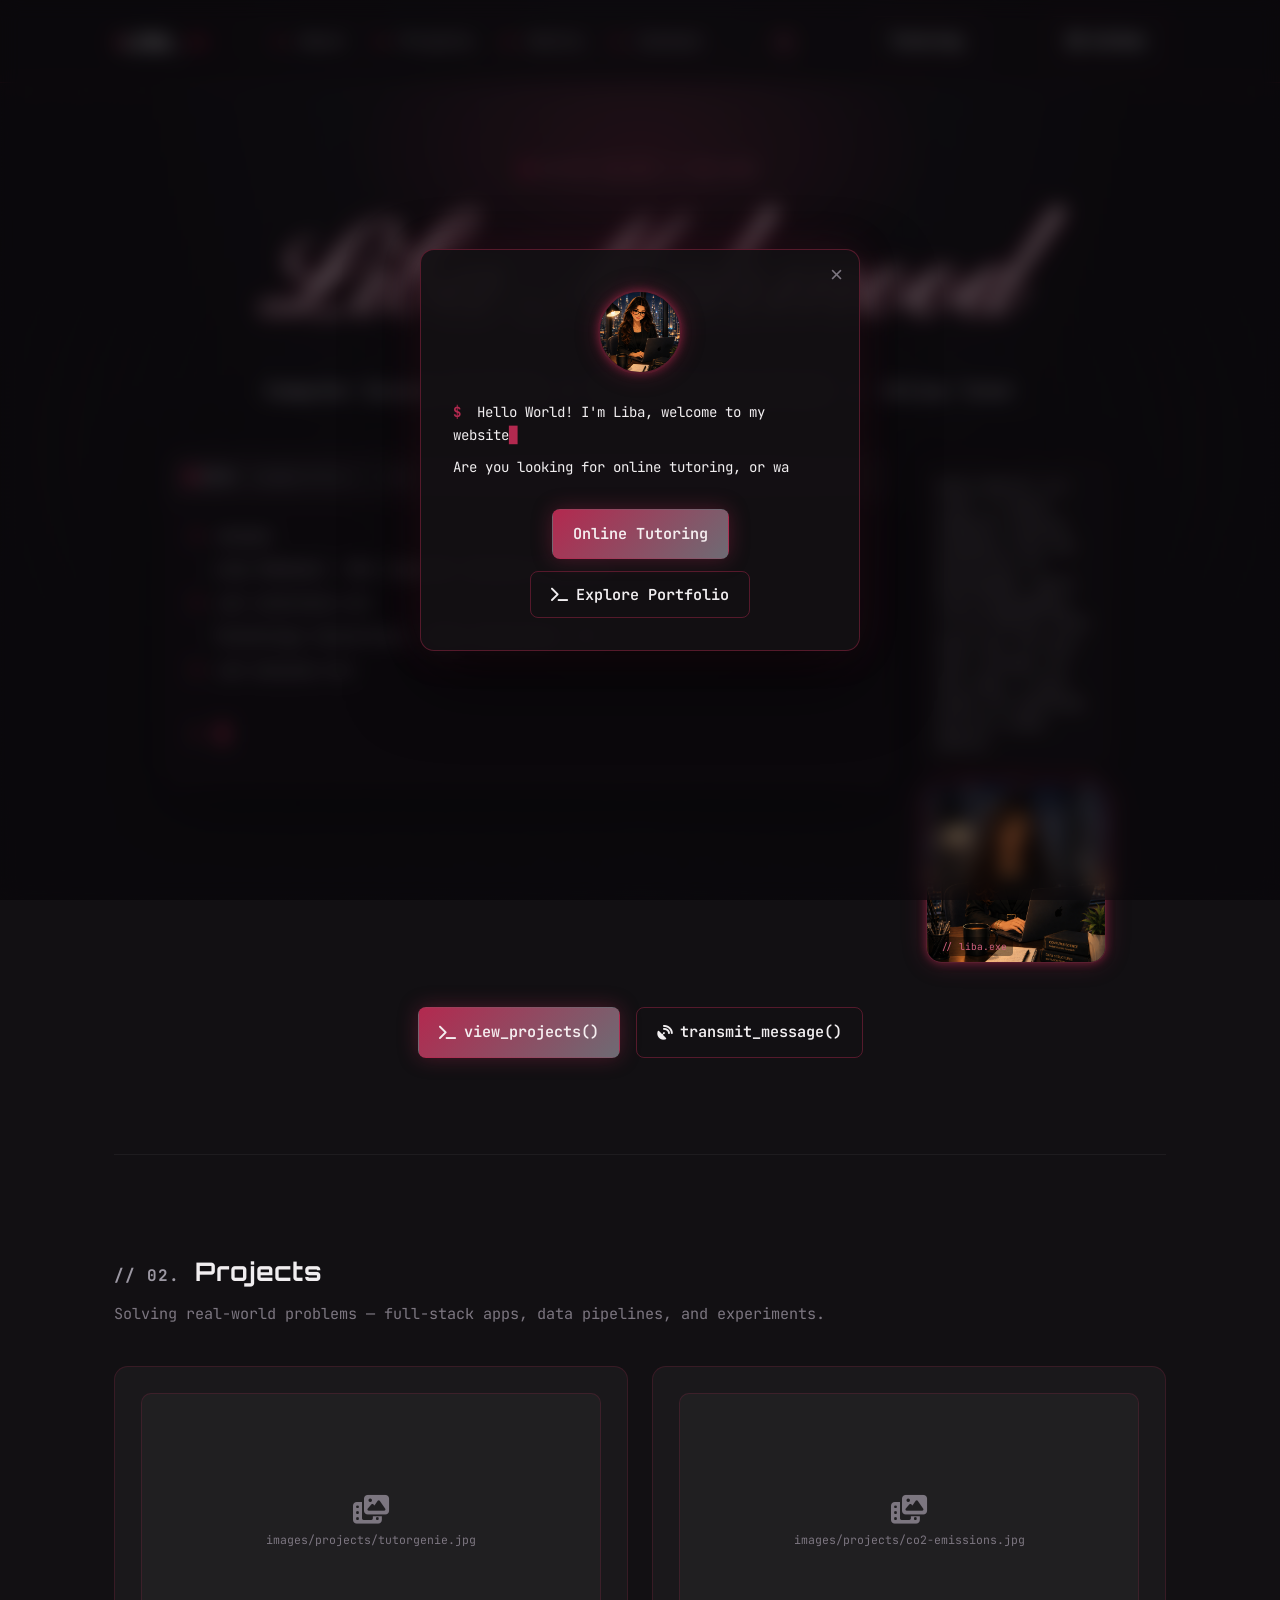
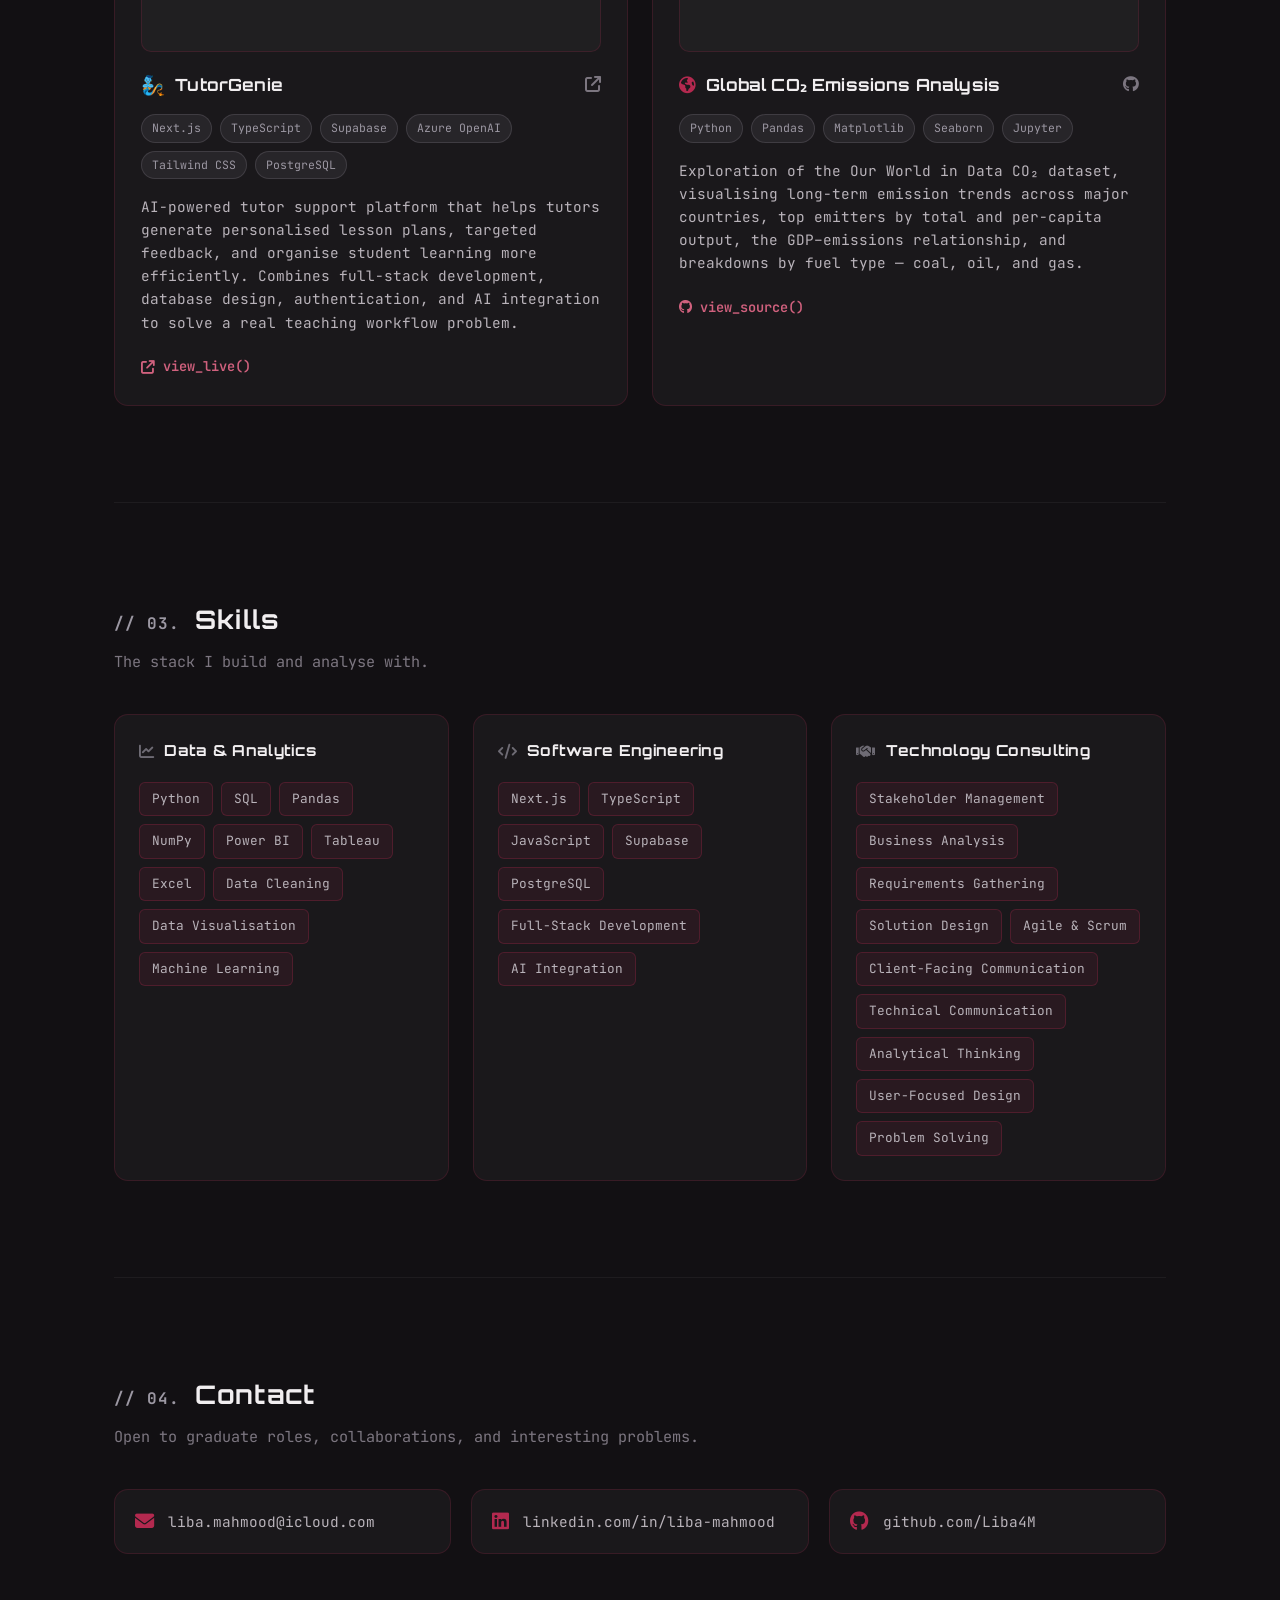
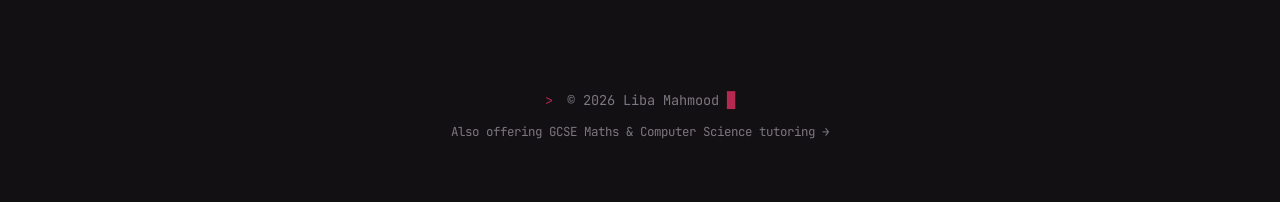
==== commit cdd47010: "Redesign lessons section, add project media slots, GSAP scroll animations Restructure How Lessons Wo" ====
--- a/index.html
+++ b/index.html
@@ -21,11 +21,11 @@
       <button class="welcome-modal-close" id="welcome-modal-close" aria-label="Close">&times;</button>
       <img src="/images/profile2.jpg" alt="Liba Mahmood" class="welcome-modal-photo" />
       <div class="welcome-modal-text" id="welcome-modal-text">
-        <p><span class="prompt">$</span> <span class="type-line" data-line="Hi! Welcome to my website"></span><span class="cursor-blink">&#9608;</span></p>
+        <p><span class="prompt">$</span> <span class="type-line" data-line="Hello World! I'm Liba, welcome to my website"></span><span class="cursor-blink">&#9608;</span></p>
         <p><span class="type-line" data-line="Are you looking for online tutoring, or want to explore my portfolio?"></span></p>
       </div>
       <div class="welcome-modal-actions">
-        <a href="/tutoring/" class="btn-solid">🌹 Online Tutoring</a>
+        <a href="/tutoring/" class="btn-solid">Online Tutoring</a>
         <button class="btn-ghost" id="welcome-modal-portfolio" type="button"><i class="fas fa-terminal"></i> Explore Portfolio</button>
       </div>
     </div>
@@ -124,6 +124,13 @@
       <div class="project-grid">
 
         <article class="project-card">
+          <div class="project-media">
+            <div class="project-media-fallback">
+              <i class="fas fa-photo-film" aria-hidden="true"></i>
+              <span>images/projects/tutorgenie.jpg</span>
+            </div>
+            <img class="project-media-img" src="/images/projects/tutorgenie.jpg" alt="TutorGenie preview" />
+          </div>
           <div class="project-card-top">
             <h3><span class="emoji-icon" aria-hidden="true">🧞</span> TutorGenie</h3>
             <a href="https://tutorgenie.vercel.app/" target="_blank" rel="noopener" class="card-icon-link" aria-label="View TutorGenie live site">
@@ -147,6 +154,13 @@
         </article>
 
         <article class="project-card">
+          <div class="project-media">
+            <div class="project-media-fallback">
+              <i class="fas fa-photo-film" aria-hidden="true"></i>
+              <span>images/projects/co2-emissions.jpg</span>
+            </div>
+            <img class="project-media-img" src="/images/projects/co2-emissions.jpg" alt="Global CO2 Emissions Analysis preview" />
+          </div>
           <div class="project-card-top">
             <h3><i class="fas fa-earth-americas"></i> Global CO&#8322; Emissions Analysis</h3>
             <a href="https://github.com/Liba4M/co2-emissions-visualisation" target="_blank" rel="noopener" class="card-icon-link" aria-label="View source on GitHub">
--- a/styles.css
+++ b/styles.css
@@ -769,6 +769,47 @@
   box-shadow: 0 20px 40px rgba(0, 0, 0, 0.35), 0 0 30px rgba(179, 41, 79, 0.14);
 }
 
+.project-media {
+  position: relative;
+  width: 100%;
+  aspect-ratio: 16 / 9;
+  border-radius: 10px;
+  overflow: hidden;
+  margin-bottom: 20px;
+  background: rgba(255, 255, 255, 0.03);
+  border: 1px solid var(--border);
+}
+
+.project-media-img {
+  position: relative;
+  z-index: 2;
+  width: 100%;
+  height: 100%;
+  object-fit: cover;
+  display: block;
+}
+
+.project-media-fallback {
+  position: absolute;
+  inset: 0;
+  z-index: 1;
+  display: flex;
+  flex-direction: column;
+  align-items: center;
+  justify-content: center;
+  gap: 8px;
+  color: var(--text-mute);
+  font-family: var(--font-mono);
+  font-size: 0.72rem;
+  text-align: center;
+  padding: 12px;
+}
+
+.project-media-fallback i {
+  font-size: 1.8rem;
+  color: var(--text-mute);
+}
+
 .project-card-top {
   display: flex;
   align-items: flex-start;
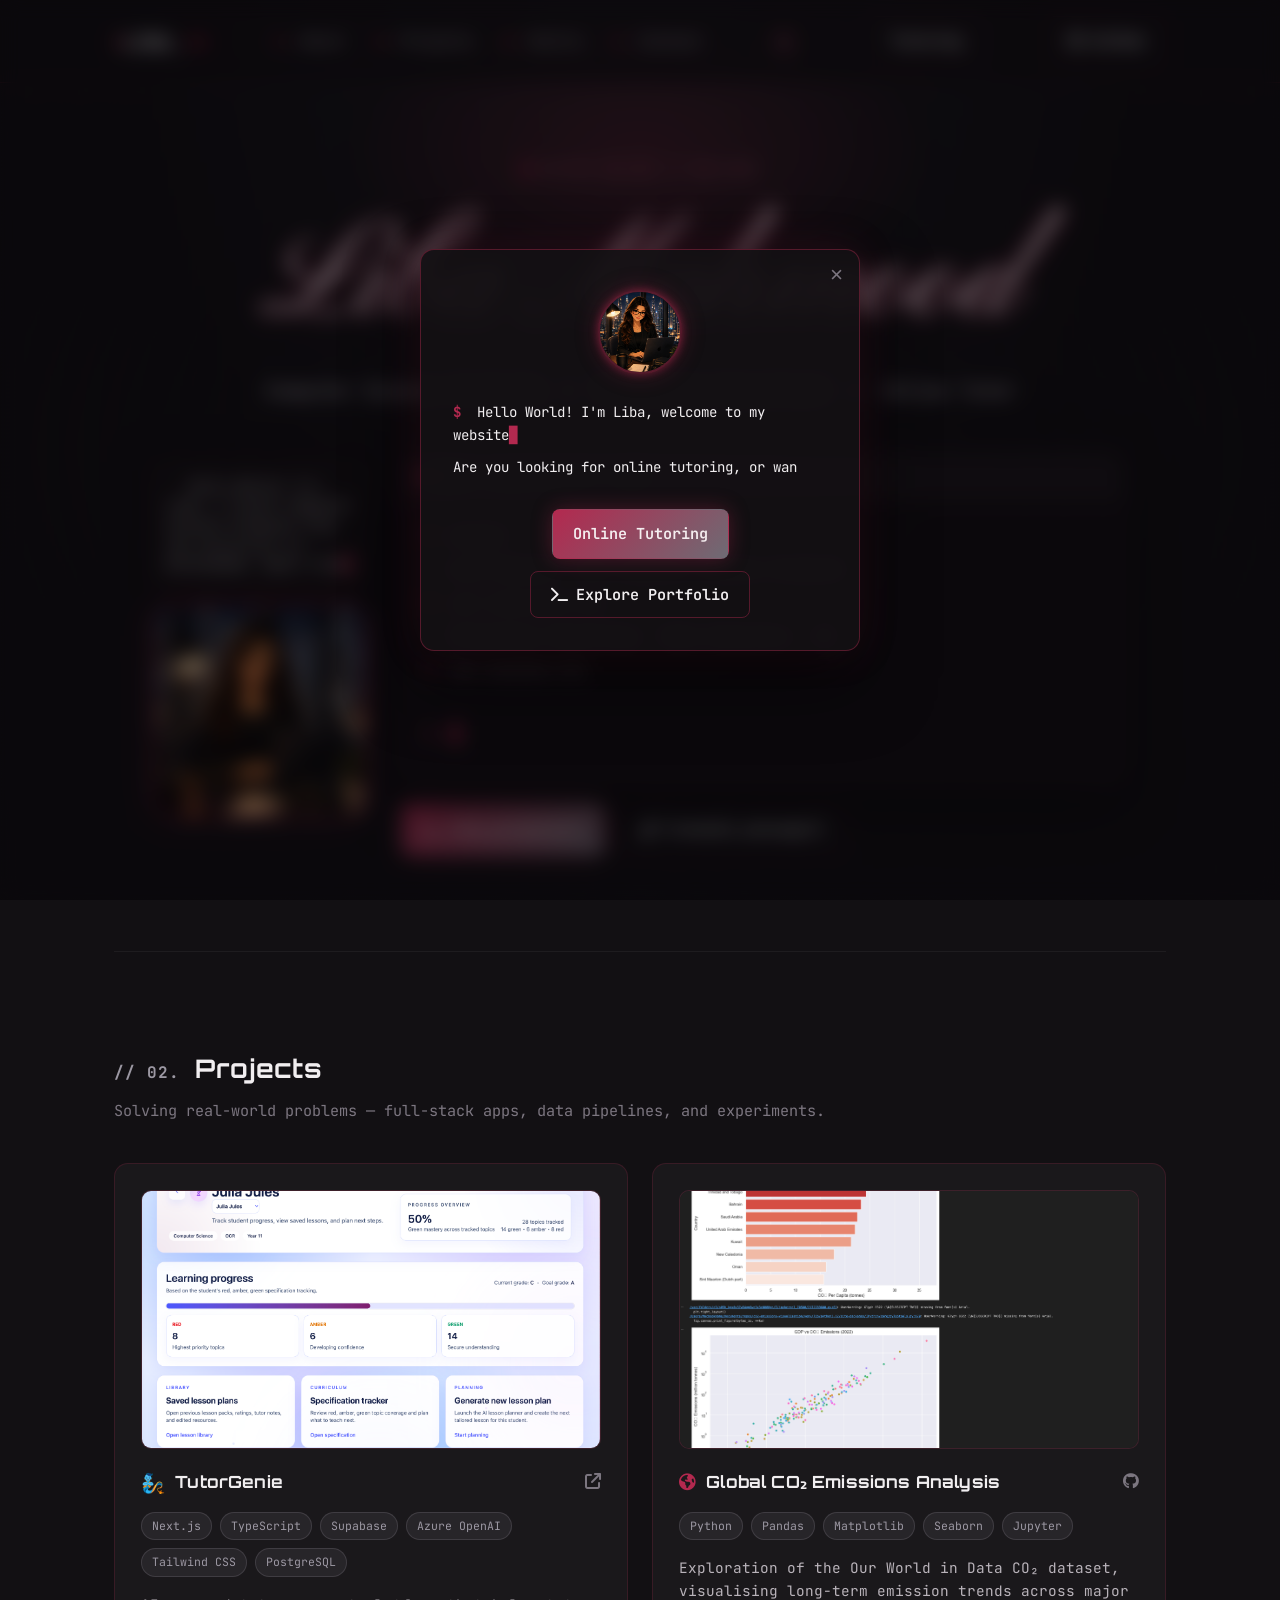
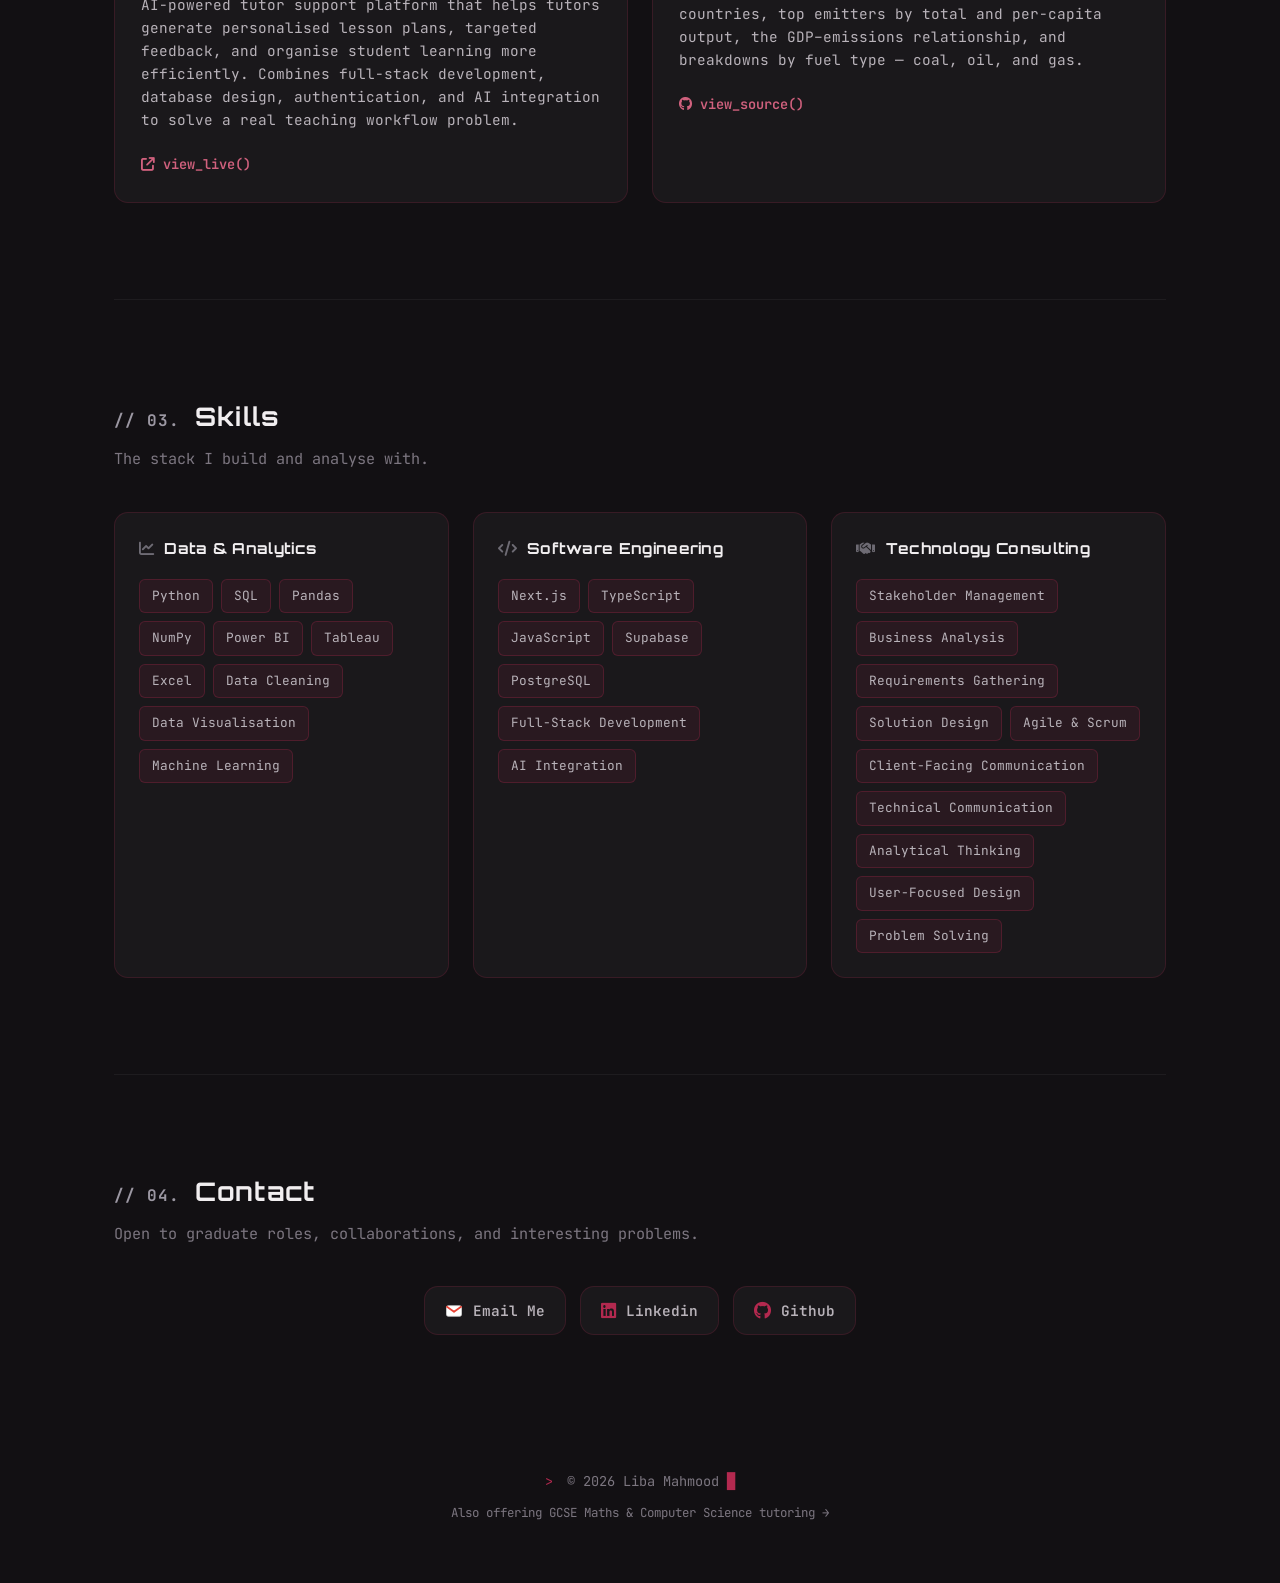
==== commit c1b84745: "Fix contact Gmail link, rework hero layout, roadmap-style lessons Portfolio: fix Contact to open Gma" ====
--- a/index.html
+++ b/index.html
@@ -75,29 +75,9 @@
       </h2>
 
       <div class="hero-row">
-        <div class="terminal-window hero-terminal">
-          <div class="terminal-titlebar">
-            <span class="dot-group">
-              <span class="tdot tdot-pink"></span>
-              <span class="tdot tdot-violet"></span>
-              <span class="tdot tdot-mute"></span>
-            </span>
-            <span class="terminal-title">liba@portfolio: ~ — zsh</span>
-          </div>
-          <div class="terminal-body" id="typed-terminal">
-            <p><span class="prompt">$</span> whoami</p>
-            <p class="type-line" data-line="Liba Mahmood — BSc Computer Science Graduate"></p>
-            <p><span class="prompt">$</span> cat interests.txt</p>
-            <p class="type-line" data-line="Technology Consulting · Data Analytics · AI Engineering · Cybersecurity"></p>
-            <p><span class="prompt">$</span> cat mission.txt</p>
-            <p class="type-line" data-line="Turning complex information into clear insight, and ideas into real-world solutions."></p>
-            <p><span class="prompt">$</span> <span class="cursor-blink">&#9608;</span></p>
-          </div>
-        </div>
-
         <div class="hero-photo-wrap">
           <div class="speech-bubble">
-            <p>Hello World! I'm Liba: a recent Computer Science Graduate from the University of Birmingham. Apart from programming, I'm an Online Tutor with over 20 five-star reviews! On the side, I also enjoy oil painting and am a shop-aholic.  </p>
+            <p><span class="type-line" data-line="Hello World! I'm Liba: a recent Computer Science Graduate from the University of Birmingham. Apart from programming, I'm an Online Tutor with over 20 five-star reviews! On the side, I also enjoy oil painting and am a shop-aholic."></span><span class="cursor-blink">&#9608;</span></p>
           </div>
           <div class="photo-frame">
             <div class="photo-fallback">
@@ -108,11 +88,33 @@
             <span class="frame-tag">// liba.exe</span>
           </div>
         </div>
-      </div>
-
-      <div class="hero-actions">
-        <a href="#projects" class="btn-solid"><i class="fas fa-terminal"></i> view_projects()</a>
-        <a href="#contact" class="btn-ghost"><i class="fas fa-satellite-dish"></i> transmit_message()</a>
+
+        <div class="hero-terminal-col">
+          <div class="terminal-window hero-terminal">
+            <div class="terminal-titlebar">
+              <span class="dot-group">
+                <span class="tdot tdot-pink"></span>
+                <span class="tdot tdot-violet"></span>
+                <span class="tdot tdot-mute"></span>
+              </span>
+              <span class="terminal-title">liba@portfolio: ~ — zsh</span>
+            </div>
+            <div class="terminal-body" id="typed-terminal">
+              <p><span class="prompt">$</span> whoami</p>
+              <p class="type-line" data-line="Liba Mahmood — BSc Computer Science Graduate"></p>
+              <p><span class="prompt">$</span> cat interests.txt</p>
+              <p class="type-line" data-line="Technology Consulting · Data Analytics · AI Engineering · Cybersecurity"></p>
+              <p><span class="prompt">$</span> cat mission.txt</p>
+              <p class="type-line" data-line="Turning complex information into clear insight, and ideas into real-world solutions."></p>
+              <p><span class="prompt">$</span> <span class="cursor-blink">&#9608;</span></p>
+            </div>
+          </div>
+
+          <div class="hero-actions">
+            <a href="#projects" class="btn-solid"><i class="fas fa-terminal"></i> view_projects()</a>
+            <a href="#contact" class="btn-ghost"><i class="fas fa-satellite-dish"></i> transmit_message()</a>
+          </div>
+        </div>
       </div>
     </section>
 
@@ -244,17 +246,20 @@
       <p class="section-sub">Open to graduate roles, collaborations, and interesting problems.</p>
 
       <div class="contact-grid">
-        <a class="contact-card" href="mailto:liba.mahmood@icloud.com">
-          <i class="fas fa-envelope"></i>
-          <span>liba.mahmood@icloud.com</span>
+        <a class="contact-card" href="https://mail.google.com/mail/?view=cm&fs=1&to=libam1714@gmail.com&su=Portfolio%20Enquiry" target="_blank" rel="noopener">
+          <svg class="icon-gmail" viewBox="0 0 24 24" aria-hidden="true">
+            <rect x="2" y="5" width="20" height="14" rx="2.2" fill="#fff" stroke="#d8d8d8" stroke-width="1"/>
+            <path d="M2.6 6.3 12 13 21.4 6.3" fill="none" stroke="#EA4335" stroke-width="2.3" stroke-linecap="round" stroke-linejoin="round"/>
+          </svg>
+          <span>Email Me</span>
         </a>
         <a class="contact-card" href="https://www.linkedin.com/in/liba-mahmood" target="_blank" rel="noopener">
           <i class="fab fa-linkedin"></i>
-          <span>linkedin.com/in/liba-mahmood</span>
+          <span>Linkedin</span>
         </a>
         <a class="contact-card" href="https://github.com/Liba4M" target="_blank" rel="noopener">
           <i class="fab fa-github"></i>
-          <span>github.com/Liba4M</span>
+          <span>Github</span>
         </a>
       </div>
     </section>
--- a/styles.css
+++ b/styles.css
@@ -459,12 +459,12 @@
 .hero-actions {
   display: flex;
   gap: 16px;
-  justify-content: center;
+  justify-content: flex-start;
   flex-wrap: wrap;
-  margin-top: 44px;
-}
-
-/* ---------- hero row: terminal + photo ---------- */
+  margin-top: 20px;
+}
+
+/* ---------- hero row: photo + terminal ---------- */
 
 .hero-row {
   display: flex;
@@ -476,13 +476,19 @@
   flex-wrap: wrap;
 }
 
-.hero-row .hero-terminal {
+.hero-terminal-col {
+  flex: 1 1 460px;
+  display: flex;
+  flex-direction: column;
+}
+
+.hero-terminal-col .hero-terminal {
   margin: 0;
-  flex: 1 1 460px;
+  width: 100%;
 }
 
 .hero-photo-wrap {
-  flex: 0 0 190px;
+  flex: 0 0 220px;
   display: flex;
   flex-direction: column;
   align-items: center;
@@ -518,8 +524,8 @@
 
 .photo-frame {
   position: relative;
-  width: 180px;
-  height: 180px;
+  width: 210px;
+  height: 210px;
   border-radius: 16px;
   overflow: hidden;
   border: 1px solid var(--border-strong);
@@ -974,28 +980,36 @@
 /* ---------- contact ---------- */
 
 .contact-grid {
-  display: grid;
-  grid-template-columns: repeat(auto-fit, minmax(240px, 1fr));
-  gap: 20px;
+  display: flex;
+  flex-wrap: wrap;
+  justify-content: center;
+  gap: 14px;
 }
 
 .contact-card {
-  display: flex;
-  align-items: center;
-  gap: 14px;
+  display: inline-flex;
+  align-items: center;
+  gap: 10px;
   background: var(--surface);
   border: 1px solid var(--border);
   border-radius: var(--radius);
-  padding: 20px;
+  padding: 12px 20px;
   color: var(--text-dim);
   text-decoration: none;
   font-size: 0.9rem;
+  font-weight: 600;
   transition: transform 0.2s ease, border-color 0.2s ease, color 0.2s ease, box-shadow 0.2s ease;
 }
 
 .contact-card i {
-  font-size: 1.2rem;
+  font-size: 1.1rem;
   color: var(--pink);
+  flex-shrink: 0;
+}
+
+.icon-gmail {
+  width: 18px;
+  height: 18px;
   flex-shrink: 0;
 }
 
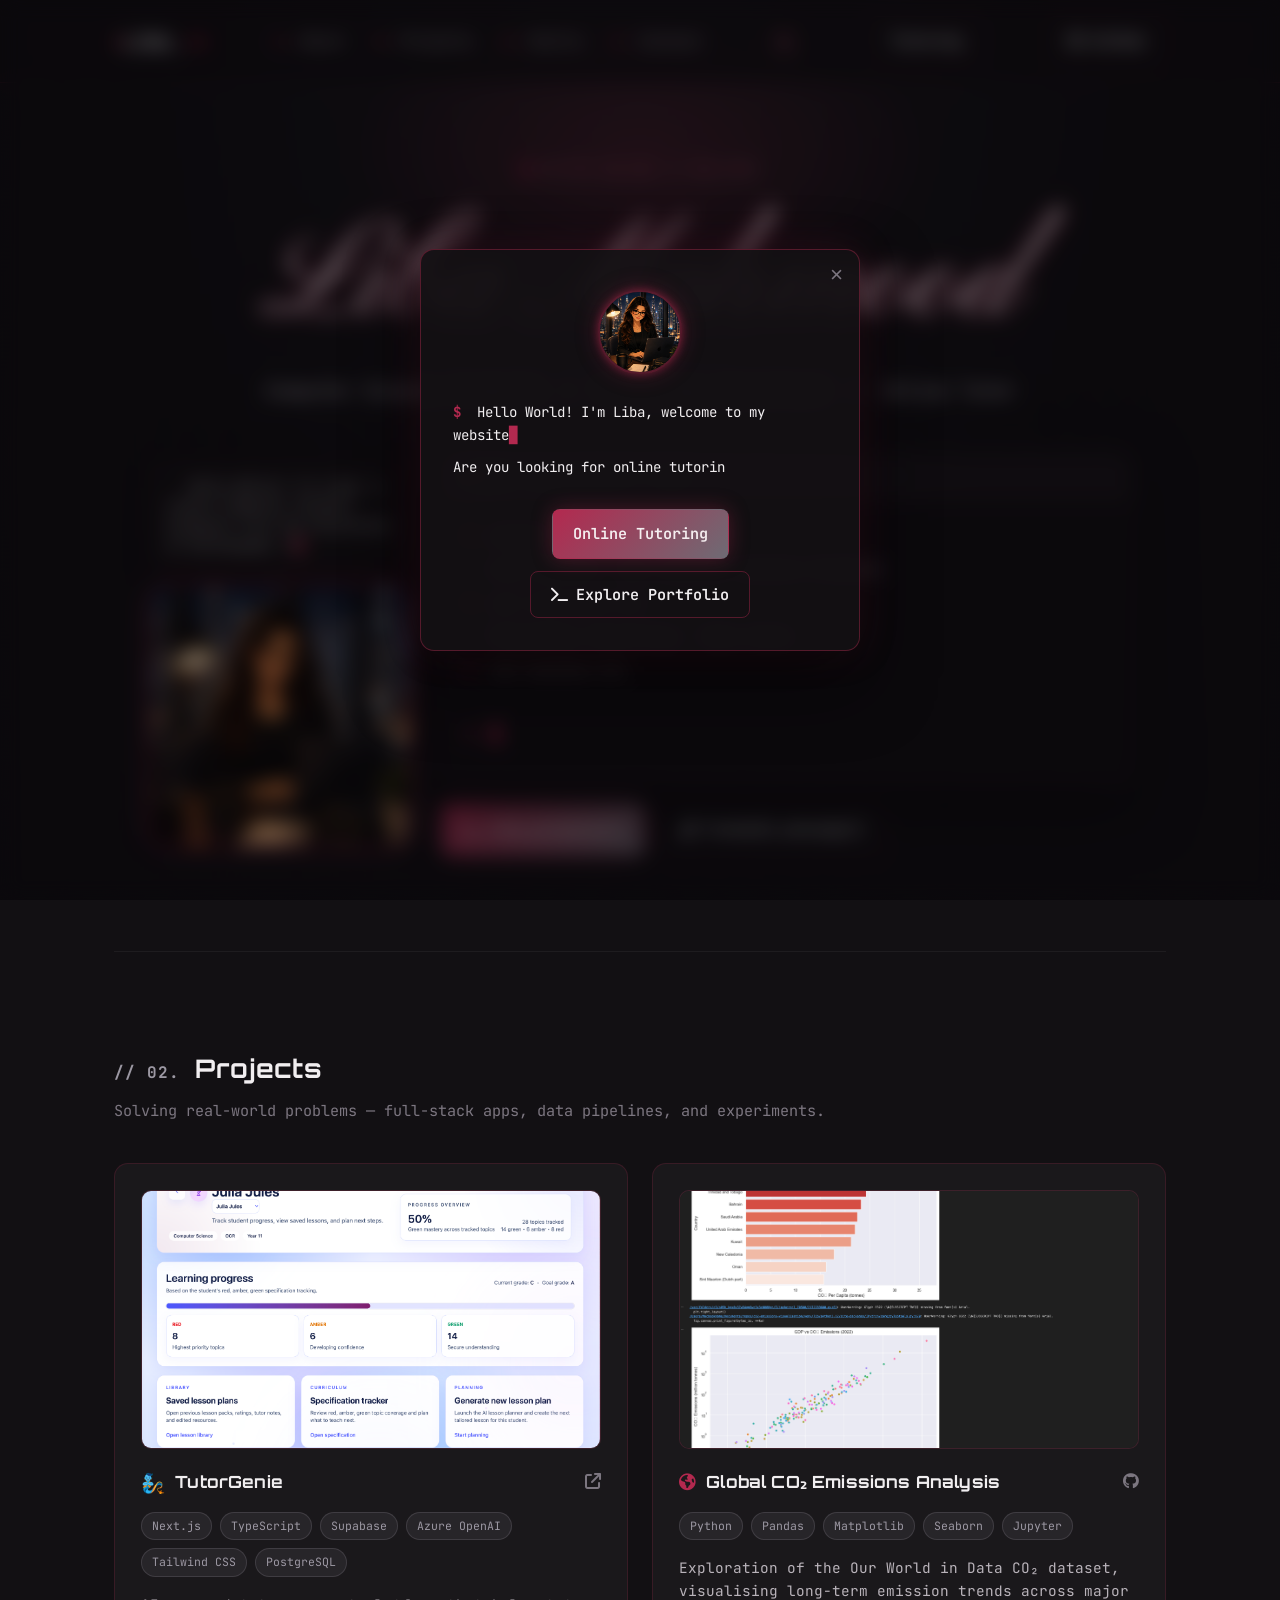
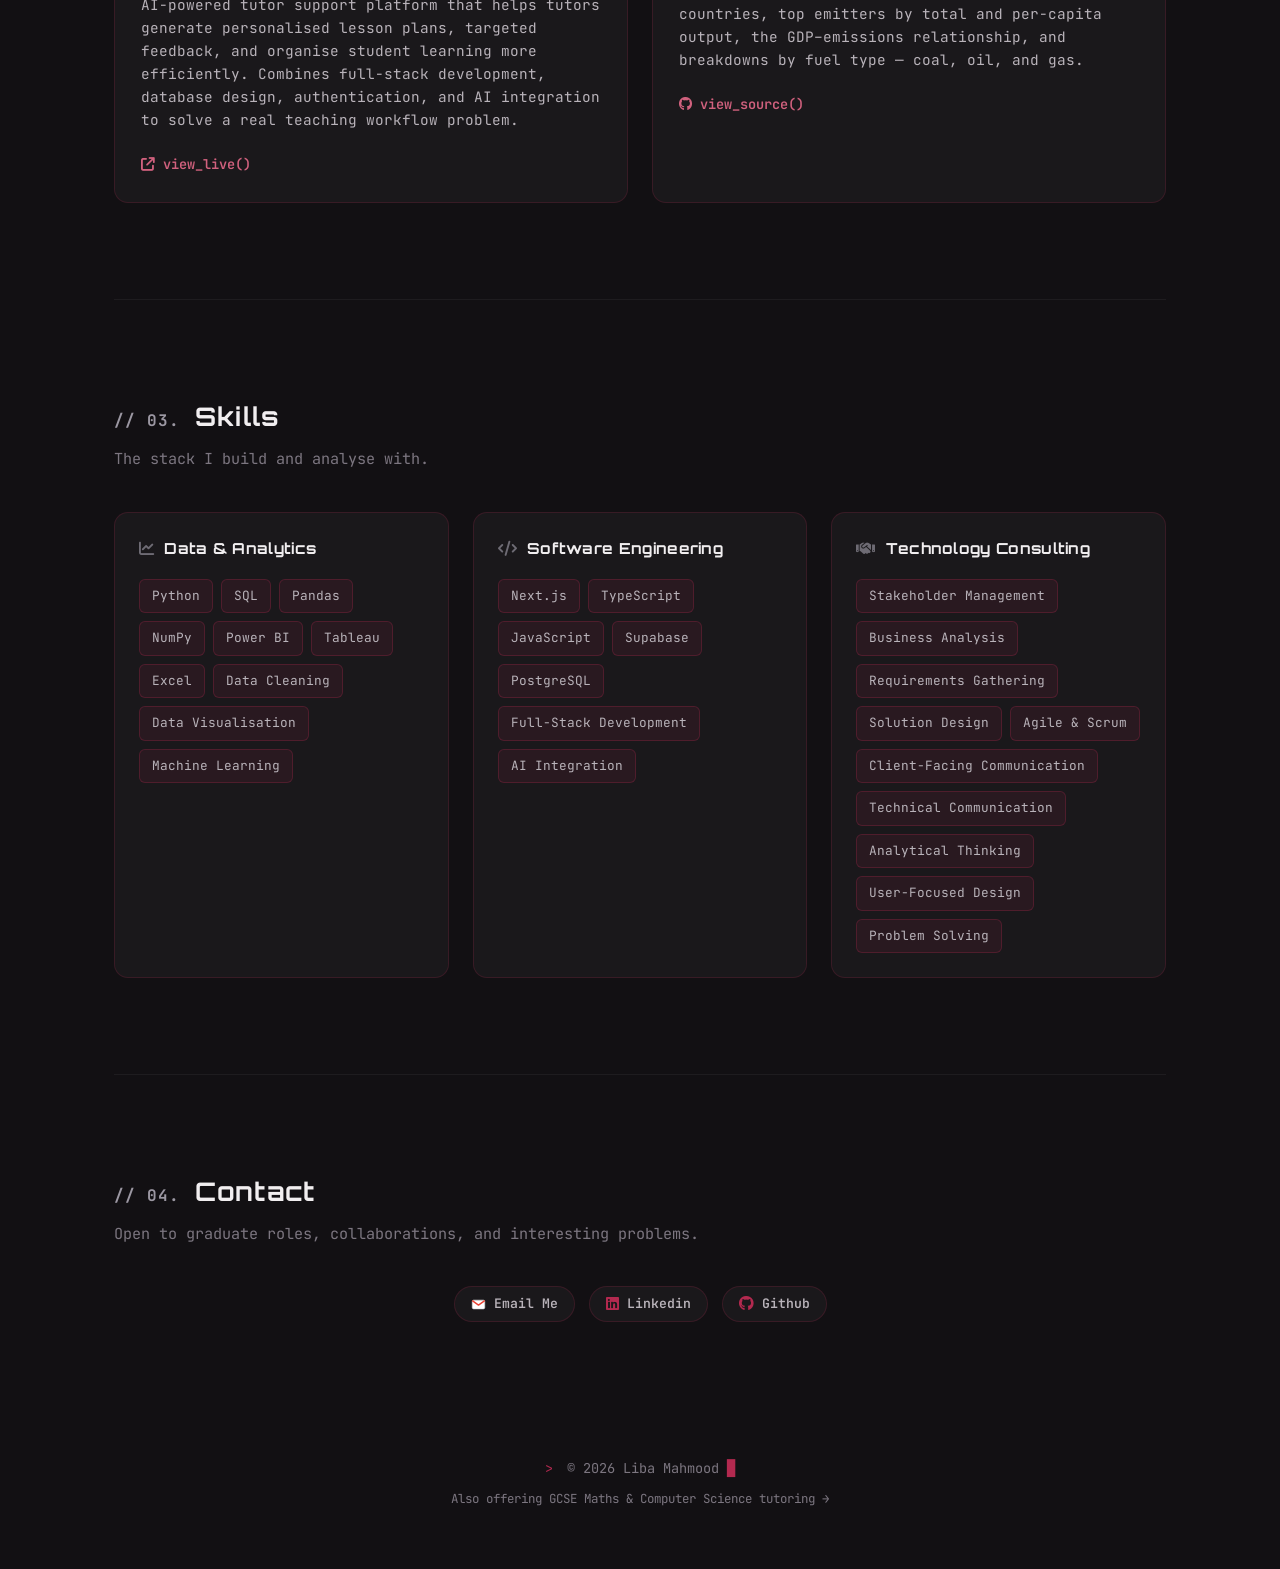
==== commit c093aba6: "Shrink contact buttons, stabilize speech bubble, bigger photo, roadmap zigzag Portfolio: shrink Cont" ====
--- a/index.html
+++ b/index.html
@@ -10,7 +10,7 @@
   <link rel="preconnect" href="https://fonts.gstatic.com" crossorigin>
   <link href="https://fonts.googleapis.com/css2?family=Orbitron:wght@500;700;900&family=JetBrains+Mono:wght@400;500;600;700&family=Pinyon+Script&display=swap" rel="stylesheet" />
   <link rel="stylesheet" href="https://cdnjs.cloudflare.com/ajax/libs/font-awesome/6.4.0/css/all.min.css" />
-  <link rel="stylesheet" href="styles.css" />
+  <link rel="stylesheet" href="styles.css?v=2" />
   <link rel="icon" href="/favicon.ico?v=3" type="image/x-icon" />
   <link rel="icon" href="/images/favicon-rose.svg?v=3" type="image/svg+xml" />
 </head>
@@ -270,6 +270,6 @@
     <p class="footer-sub"><a href="/tutoring/">Also offering GCSE Maths &amp; Computer Science tutoring →</a></p>
   </footer>
 
-  <script src="scripts.js"></script>
+  <script src="scripts.js?v=2"></script>
 </body>
 </html>
--- a/styles.css
+++ b/styles.css
@@ -488,7 +488,7 @@
 }
 
 .hero-photo-wrap {
-  flex: 0 0 220px;
+  flex: 0 0 260px;
   display: flex;
   flex-direction: column;
   align-items: center;
@@ -499,6 +499,9 @@
 
 .speech-bubble {
   position: relative;
+  width: 100%;
+  box-sizing: border-box;
+  min-height: 90px;
   background: var(--bubble-bg);
   border: 1px solid var(--border);
   border-radius: 16px;
@@ -524,8 +527,8 @@
 
 .photo-frame {
   position: relative;
-  width: 210px;
-  height: 210px;
+  width: 260px;
+  height: 260px;
   border-radius: 16px;
   overflow: hidden;
   border: 1px solid var(--border-strong);
@@ -989,27 +992,28 @@
 .contact-card {
   display: inline-flex;
   align-items: center;
-  gap: 10px;
+  gap: 8px;
   background: var(--surface);
   border: 1px solid var(--border);
-  border-radius: var(--radius);
-  padding: 12px 20px;
+  border-radius: 999px;
+  padding: 9px 16px;
   color: var(--text-dim);
   text-decoration: none;
-  font-size: 0.9rem;
+  font-size: 0.82rem;
   font-weight: 600;
+  line-height: 1;
   transition: transform 0.2s ease, border-color 0.2s ease, color 0.2s ease, box-shadow 0.2s ease;
 }
 
 .contact-card i {
-  font-size: 1.1rem;
+  font-size: 0.95rem;
   color: var(--pink);
   flex-shrink: 0;
 }
 
 .icon-gmail {
-  width: 18px;
-  height: 18px;
+  width: 15px;
+  height: 15px;
   flex-shrink: 0;
 }
 
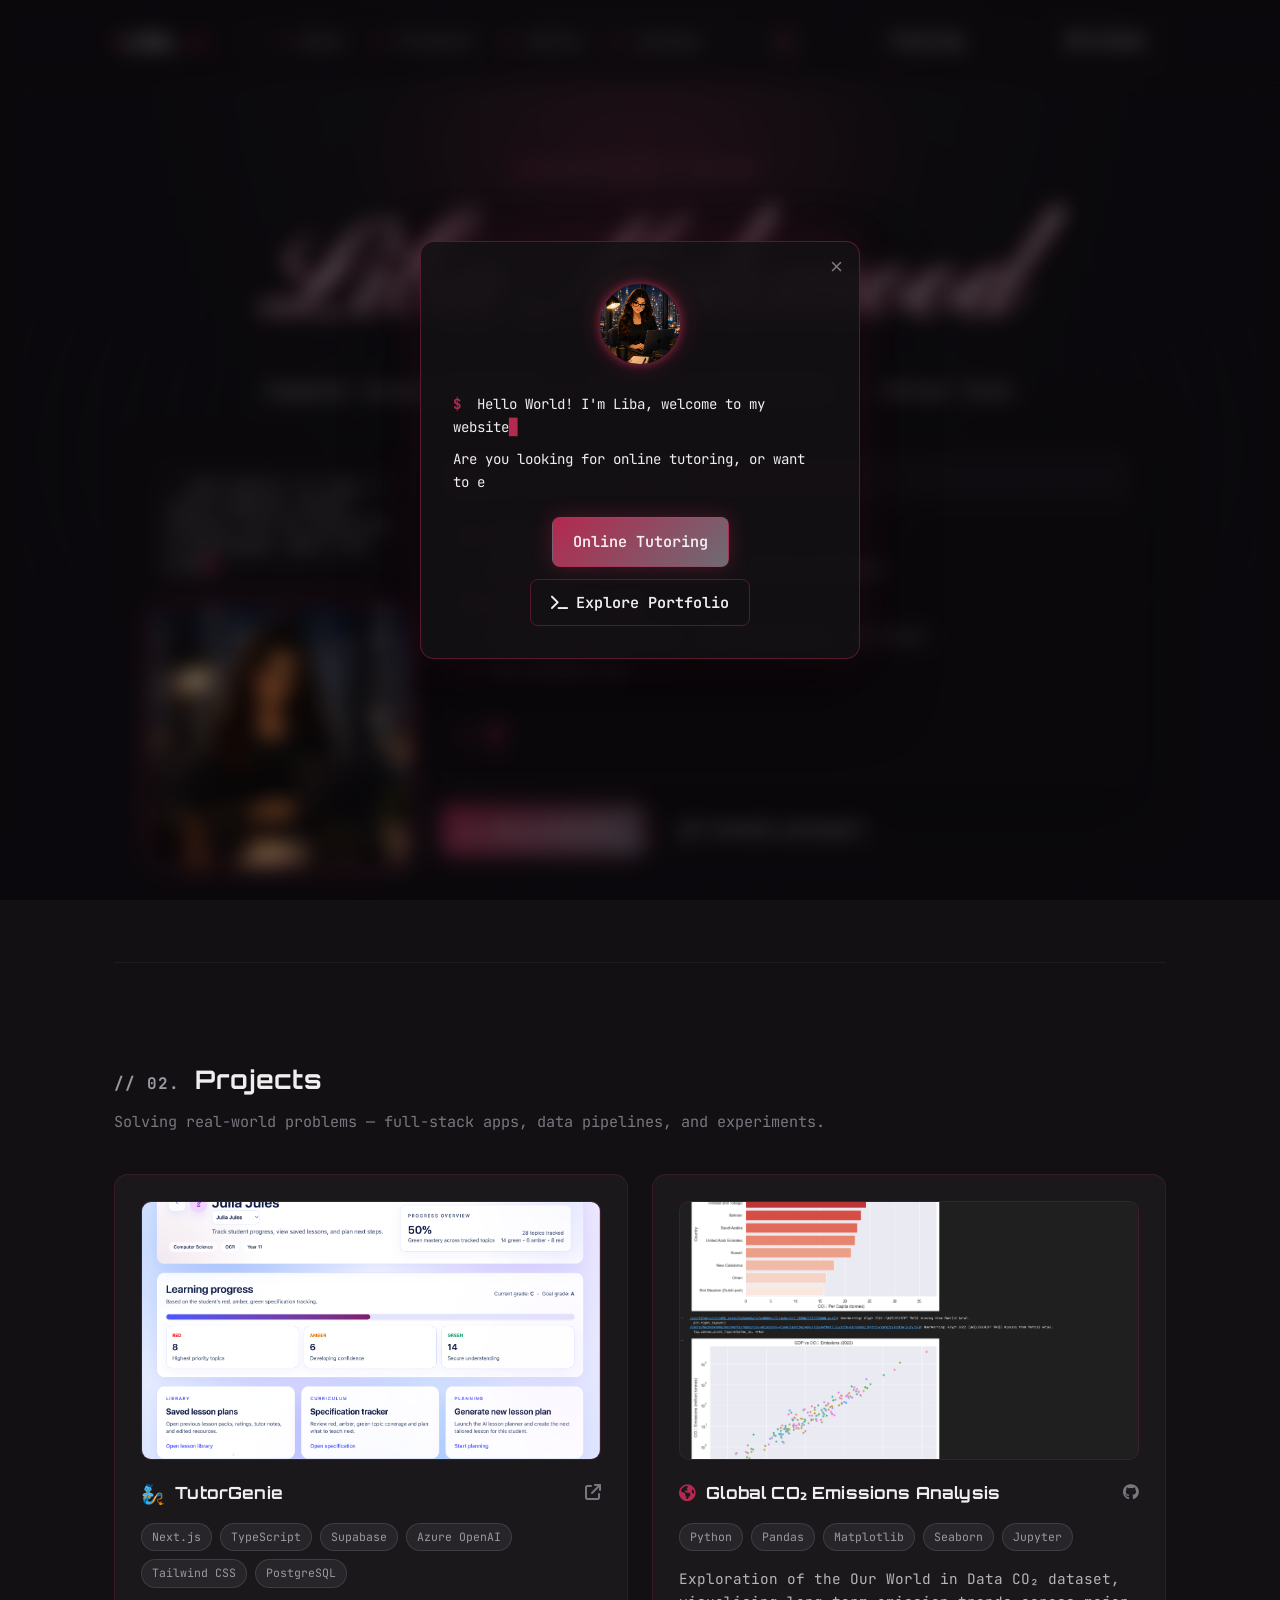
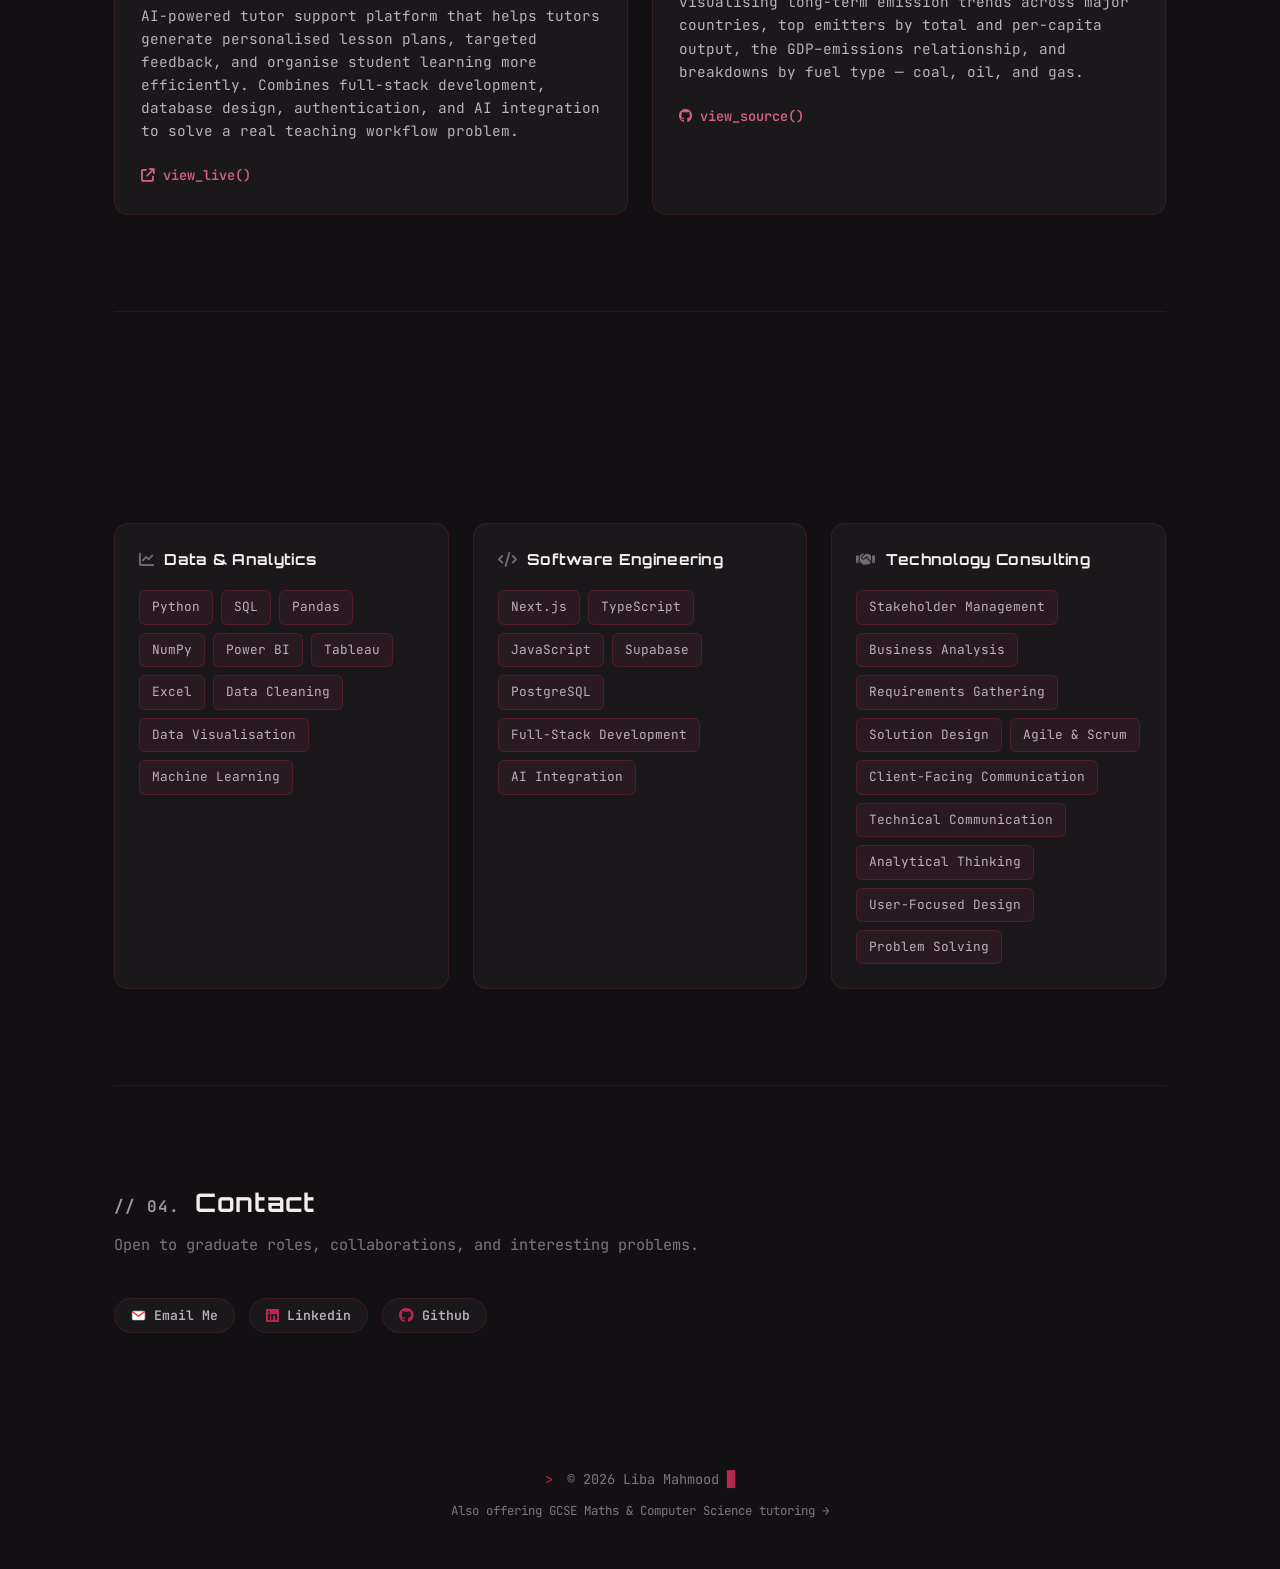
==== commit 632bb643: "Left-align contact buttons, redesign lessons as a vertical timeline Portfolio: left-align the Contac" ====
--- a/index.html
+++ b/index.html
@@ -77,7 +77,7 @@
       <div class="hero-row">
         <div class="hero-photo-wrap">
           <div class="speech-bubble">
-            <p><span class="type-line" data-line="Hello World! I'm Liba: a recent Computer Science Graduate from the University of Birmingham. Apart from programming, I'm an Online Tutor with over 20 five-star reviews! On the side, I also enjoy oil painting and am a shop-aholic."></span><span class="cursor-blink">&#9608;</span></p>
+            <p><span class="type-line" data-line="Hello World! I'm Liba: a recent Computer Science Graduate from the University of Birmingham. Apart from programming, I'm an Online Tutor with over 20 five-star reviews! On the side, I also enjoy oil painting and travelling."></span><span class="cursor-blink">&#9608;</span></p>
           </div>
           <div class="photo-frame">
             <div class="photo-fallback">
--- a/styles.css
+++ b/styles.css
@@ -985,7 +985,7 @@
 .contact-grid {
   display: flex;
   flex-wrap: wrap;
-  justify-content: center;
+  justify-content: flex-start;
   gap: 14px;
 }
 
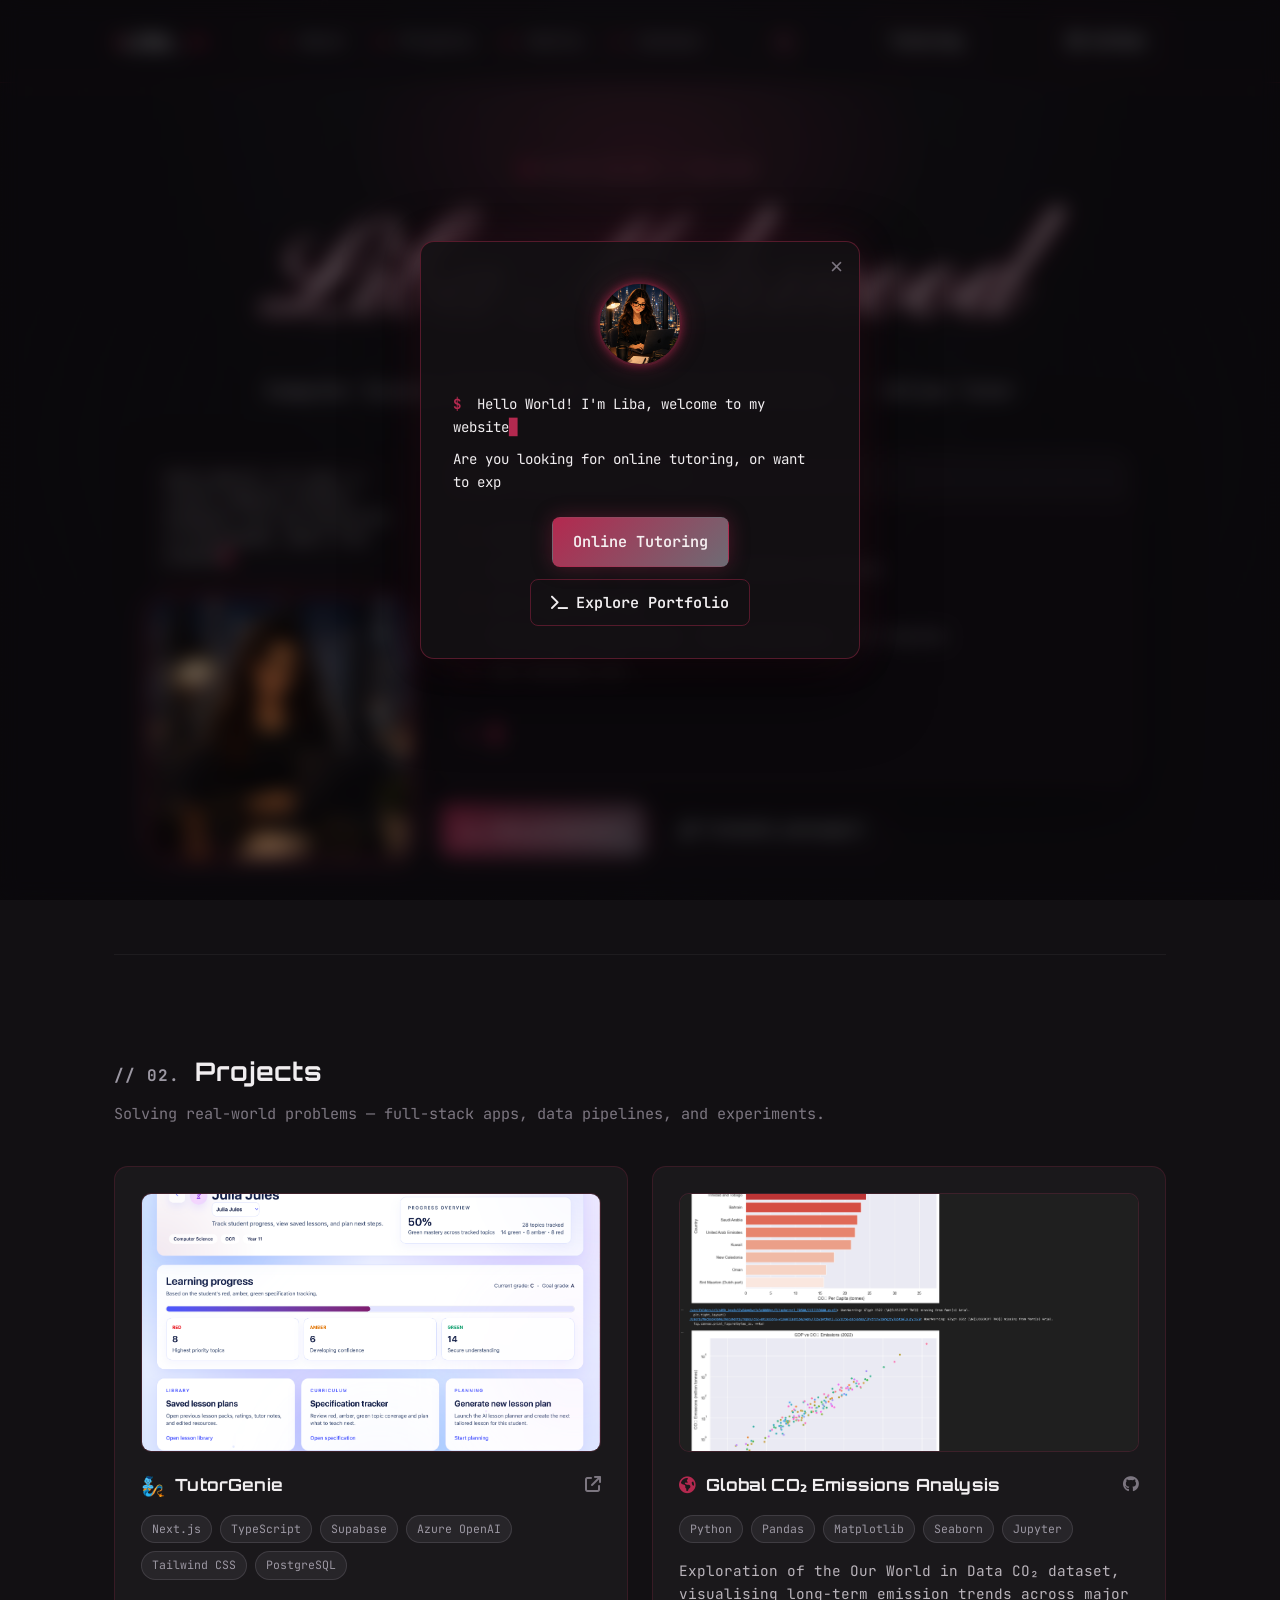
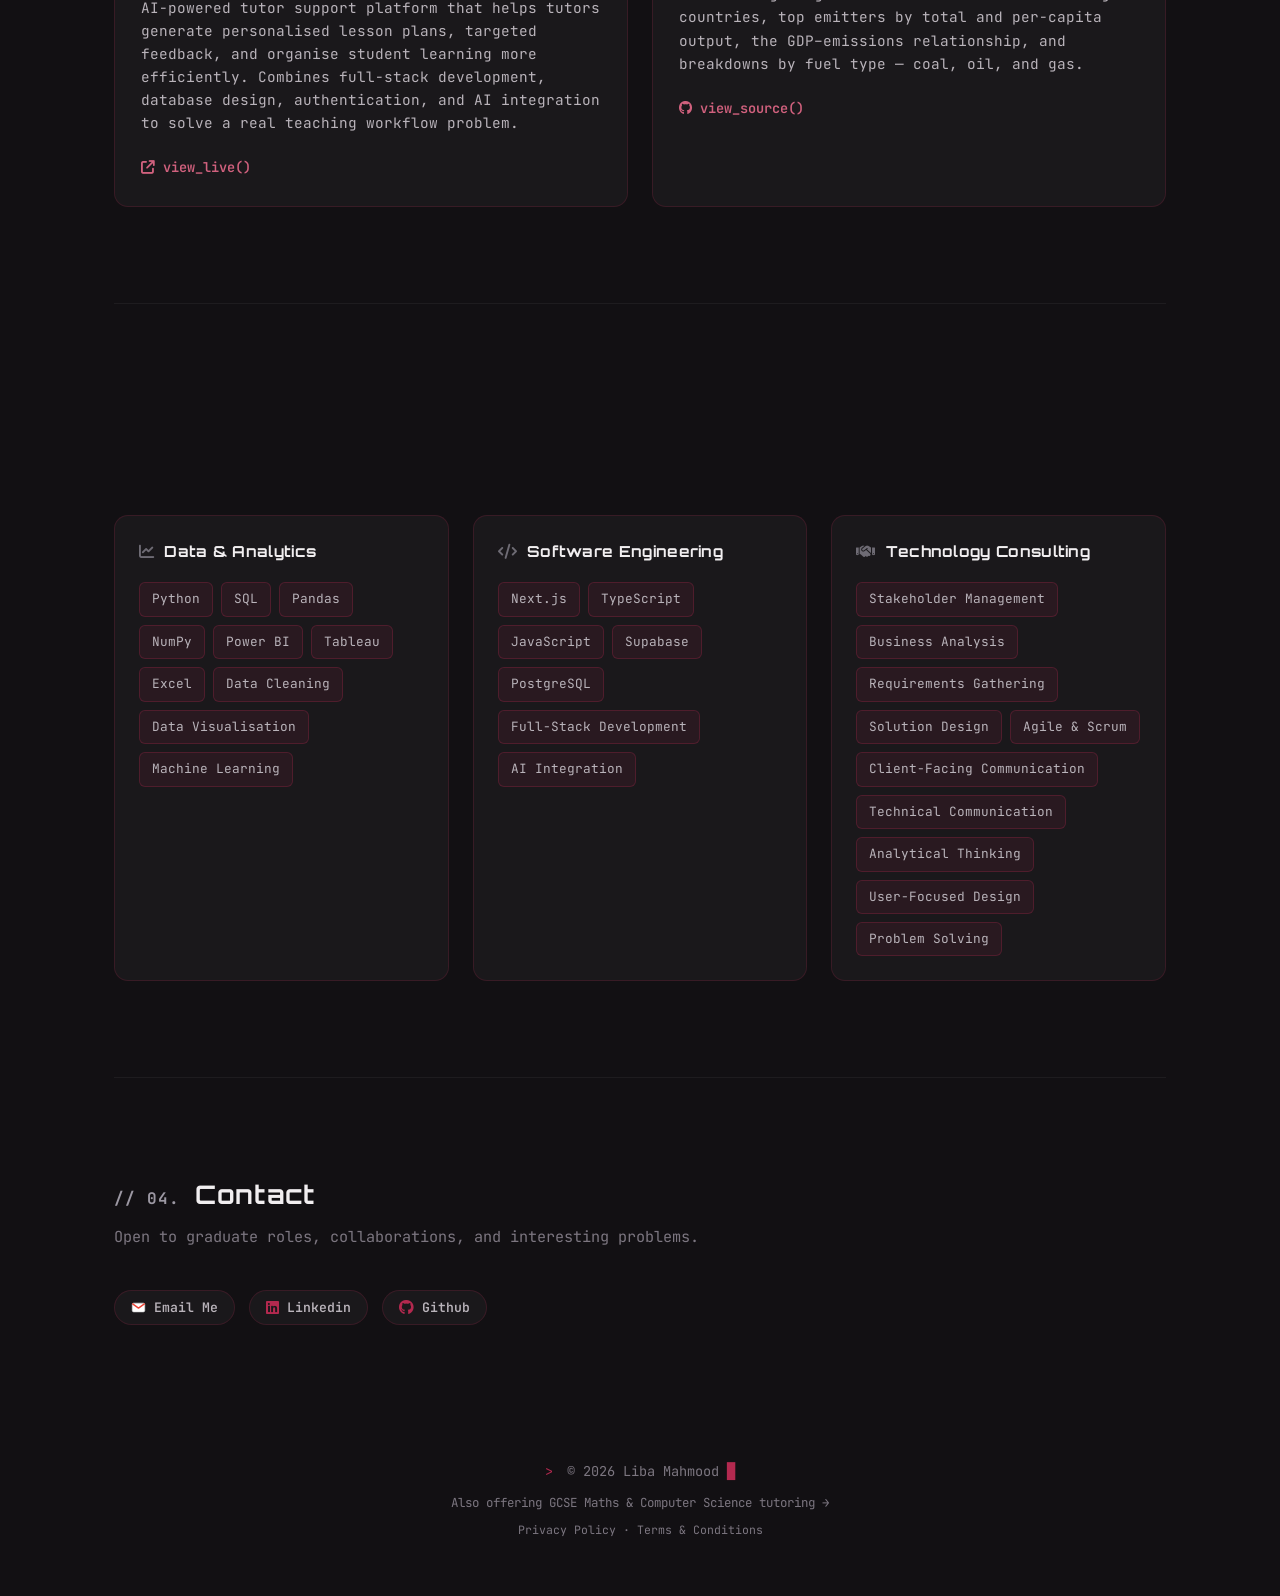
==== commit c3cb22a9: "Fix enquiry form spam: re-enable captcha, add real honeypot check, blacklist _captcha was set to fal" ====
--- a/index.html
+++ b/index.html
@@ -5,6 +5,18 @@
   <meta name="viewport" content="width=device-width, initial-scale=1.0" />
   <title>Liba Mahmood | Computer Science &amp; Software Engineering</title>
   <meta name="description" content="Liba Mahmood — Computer Science Graduate, Technology Consultant &amp; Data Analyst. Portfolio of projects, skills, and contact." />
+  <link rel="canonical" href="https://byliba.co/" />
+
+  <meta property="og:type" content="website" />
+  <meta property="og:site_name" content="Liba Mahmood" />
+  <meta property="og:title" content="Liba Mahmood | Computer Science & Software Engineering" />
+  <meta property="og:description" content="Computer Science Graduate, Technology Consultant & Data Analyst. Portfolio of projects, skills, and contact." />
+  <meta property="og:url" content="https://byliba.co/" />
+  <meta property="og:image" content="https://byliba.co/images/profile2.jpg" />
+  <meta name="twitter:card" content="summary_large_image" />
+  <meta name="twitter:title" content="Liba Mahmood | Computer Science & Software Engineering" />
+  <meta name="twitter:description" content="Computer Science Graduate, Technology Consultant & Data Analyst. Portfolio of projects, skills, and contact." />
+  <meta name="twitter:image" content="https://byliba.co/images/profile2.jpg" />
 
   <link rel="preconnect" href="https://fonts.googleapis.com">
   <link rel="preconnect" href="https://fonts.gstatic.com" crossorigin>
@@ -131,7 +143,7 @@
               <i class="fas fa-photo-film" aria-hidden="true"></i>
               <span>images/projects/tutorgenie.jpg</span>
             </div>
-            <img class="project-media-img" src="/images/projects/tutorgenie.jpg" alt="TutorGenie preview" />
+            <img class="project-media-img" src="/images/projects/tutorgenie.jpg" alt="TutorGenie preview" loading="lazy" />
           </div>
           <div class="project-card-top">
             <h3><span class="emoji-icon" aria-hidden="true">🧞</span> TutorGenie</h3>
@@ -161,7 +173,7 @@
               <i class="fas fa-photo-film" aria-hidden="true"></i>
               <span>images/projects/co2-emissions.jpg</span>
             </div>
-            <img class="project-media-img" src="/images/projects/co2-emissions.jpg" alt="Global CO2 Emissions Analysis preview" />
+            <img class="project-media-img" src="/images/projects/co2-emissions.jpg" alt="Global CO2 Emissions Analysis preview" loading="lazy" />
           </div>
           <div class="project-card-top">
             <h3><i class="fas fa-earth-americas"></i> Global CO&#8322; Emissions Analysis</h3>
@@ -268,6 +280,7 @@
   <footer>
     <p><span class="prompt">&gt;</span> © 2026 Liba Mahmood <span class="cursor-blink">&#9608;</span></p>
     <p class="footer-sub"><a href="/tutoring/">Also offering GCSE Maths &amp; Computer Science tutoring →</a></p>
+    <p class="footer-legal-links"><a href="/privacy/">Privacy Policy</a> · <a href="/terms/">Terms &amp; Conditions</a></p>
   </footer>
 
   <script src="scripts.js?v=2"></script>
--- a/styles.css
+++ b/styles.css
@@ -505,11 +505,19 @@
   background: var(--bubble-bg);
   border: 1px solid var(--border);
   border-radius: 16px;
-  padding: 14px 16px;
+  padding: 6px 16px 14px;
   font-size: 0.82rem;
   line-height: 1.5;
   color: var(--text-dim);
   box-shadow: 0 10px 30px rgba(0, 0, 0, 0.25);
+}
+
+.speech-bubble p {
+  margin: 0;
+}
+
+.speech-bubble .type-line {
+  padding-left: 0;
 }
 
 .speech-bubble::after {
@@ -1053,6 +1061,21 @@
   color: var(--pink-soft);
 }
 
+.footer-legal-links {
+  margin-top: 8px;
+  font-size: 0.72rem;
+}
+
+.footer-legal-links a {
+  color: var(--text-mute);
+  text-decoration: none;
+}
+
+.footer-legal-links a:hover {
+  color: var(--pink-soft);
+  text-decoration: underline;
+}
+
 /* ---------- reveal-on-scroll ---------- */
 
 .reveal {
@@ -1139,3 +1162,37 @@
     display: none;
   }
 }
+
+/* ---------- 404 page ---------- */
+
+.error-page {
+  min-height: 100vh;
+  display: flex;
+  flex-direction: column;
+  align-items: center;
+  justify-content: center;
+  text-align: center;
+  padding: 24px;
+  position: relative;
+}
+
+.error-page .glitch-heading.cursive-name {
+  font-size: clamp(5rem, 20vw, 10rem);
+  margin-bottom: 20px;
+}
+
+.error-message {
+  font-family: var(--font-mono);
+  color: var(--text-dim);
+  margin-bottom: 16px;
+  line-height: 1.8;
+}
+
+.error-line {
+  color: var(--pink-soft);
+}
+
+.error-sub {
+  color: var(--text-mute);
+  max-width: 420px;
+}
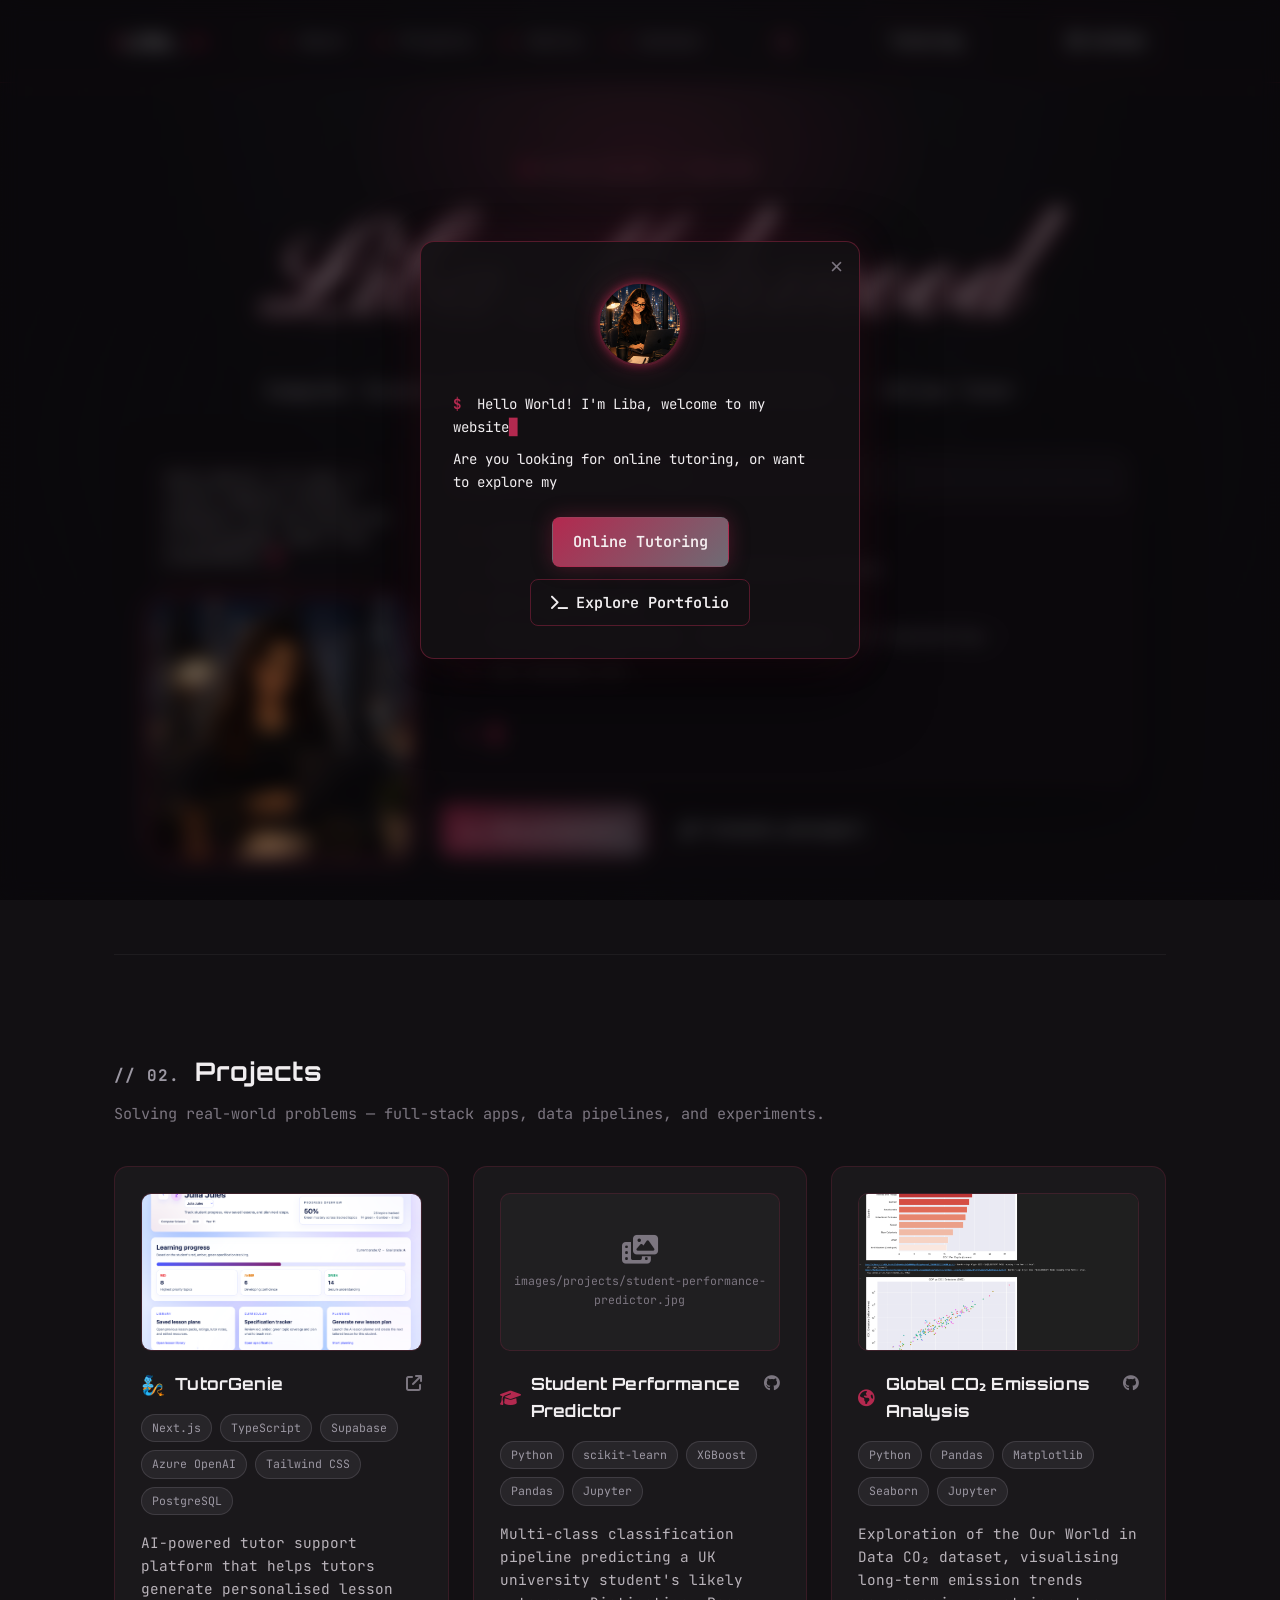
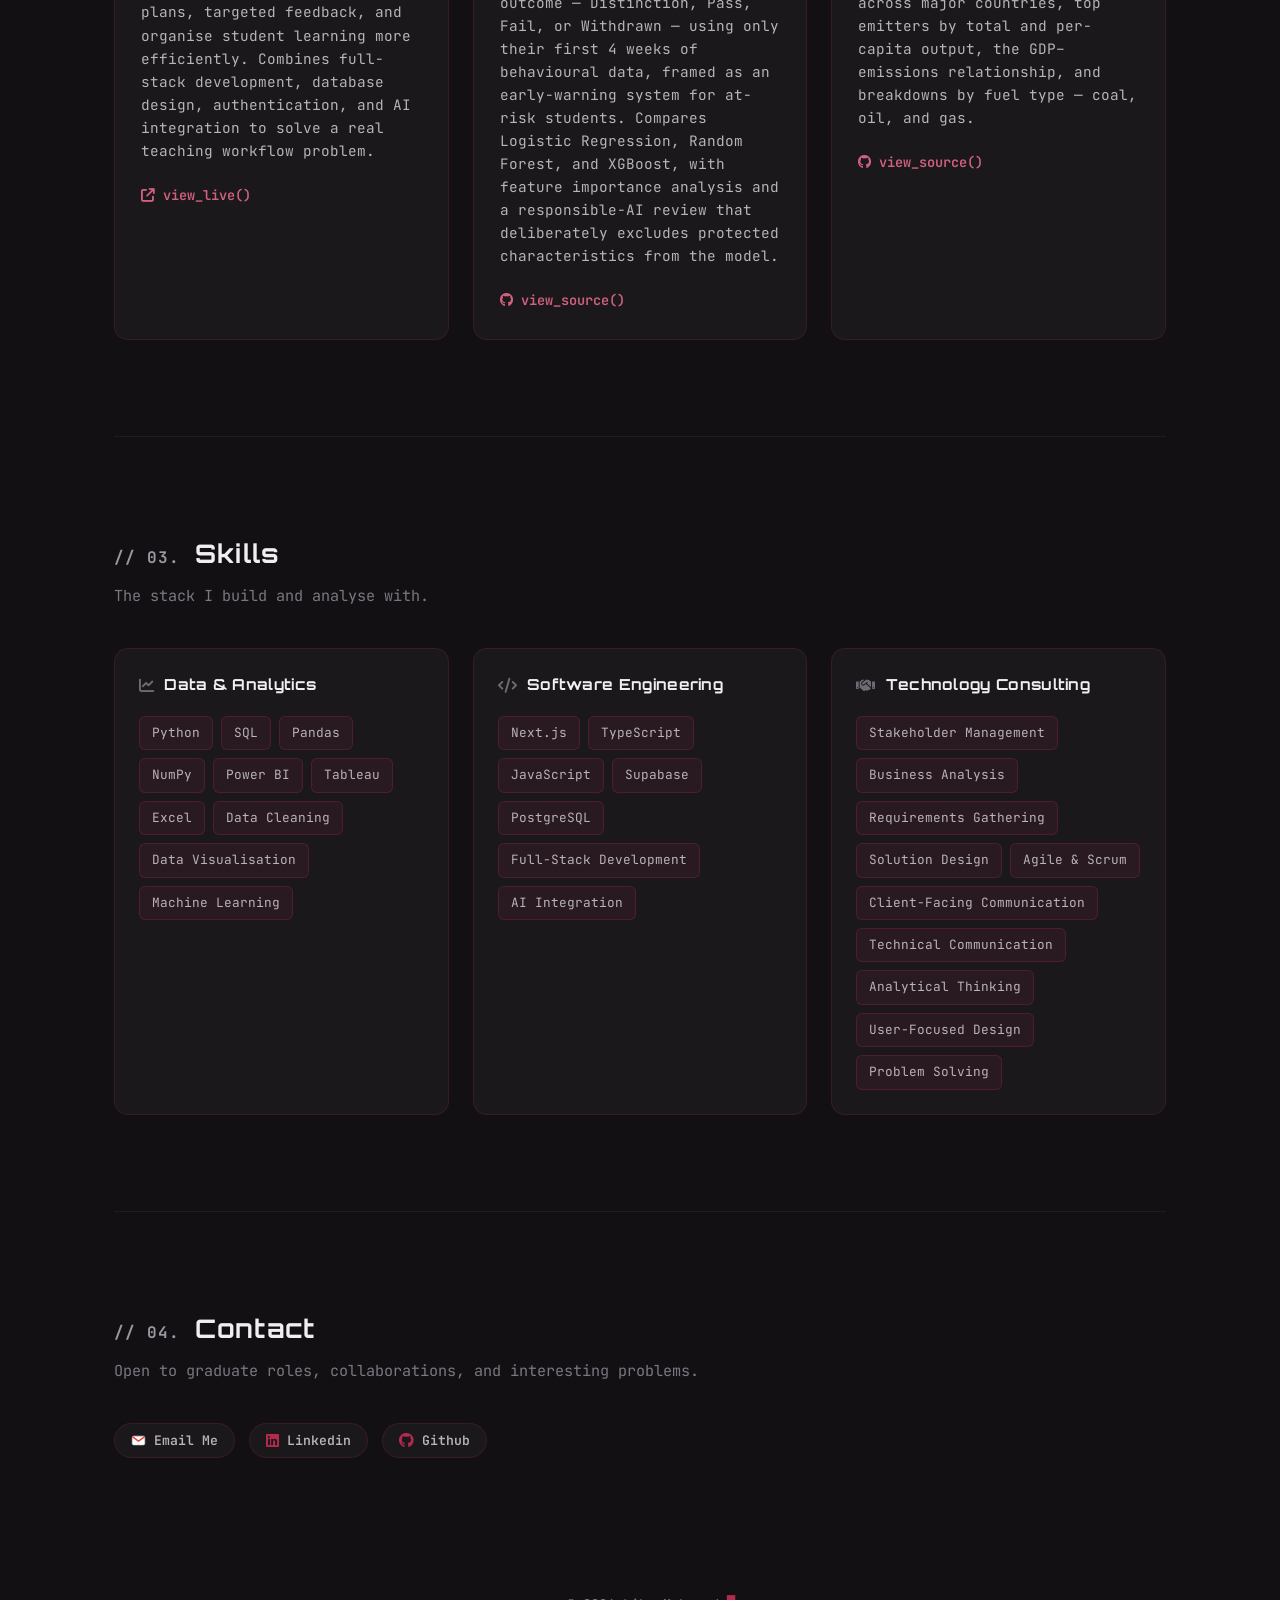
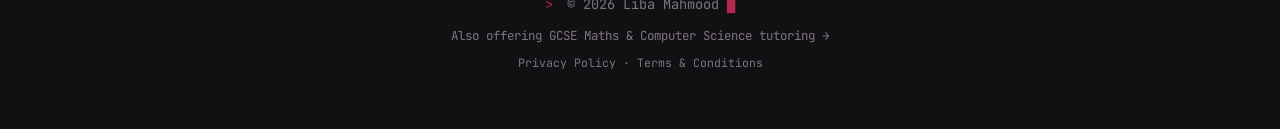
==== commit 58fafd2d: "Add Student Performance Predictor project card" ====
--- a/index.html
+++ b/index.html
@@ -164,6 +164,35 @@
           </p>
           <a class="project-link" href="https://tutorgenie.vercel.app/" target="_blank" rel="noopener">
             <i class="fas fa-arrow-up-right-from-square"></i> view_live()
+          </a>
+        </article>
+
+        <article class="project-card">
+          <div class="project-media">
+            <div class="project-media-fallback">
+              <i class="fas fa-photo-film" aria-hidden="true"></i>
+              <span>images/projects/student-performance-predictor.jpg</span>
+            </div>
+            <img class="project-media-img" src="/images/projects/student-performance-predictor.jpg" alt="Student Performance Predictor preview" loading="lazy" />
+          </div>
+          <div class="project-card-top">
+            <h3><i class="fas fa-graduation-cap"></i> Student Performance Predictor</h3>
+            <a href="https://github.com/Liba4M/student-performance-predictor" target="_blank" rel="noopener" class="card-icon-link" aria-label="View source on GitHub">
+              <i class="fab fa-github"></i>
+            </a>
+          </div>
+          <div class="tag-row">
+            <span class="tag">Python</span>
+            <span class="tag">scikit-learn</span>
+            <span class="tag">XGBoost</span>
+            <span class="tag">Pandas</span>
+            <span class="tag">Jupyter</span>
+          </div>
+          <p class="project-desc">
+            Multi-class classification pipeline predicting a UK university student's likely outcome — Distinction, Pass, Fail, or Withdrawn — using only their first 4 weeks of behavioural data, framed as an early-warning system for at-risk students. Compares Logistic Regression, Random Forest, and XGBoost, with feature importance analysis and a responsible-AI review that deliberately excludes protected characteristics from the model.
+          </p>
+          <a class="project-link" href="https://github.com/Liba4M/student-performance-predictor" target="_blank" rel="noopener">
+            <i class="fab fa-github"></i> view_source()
           </a>
         </article>
 
